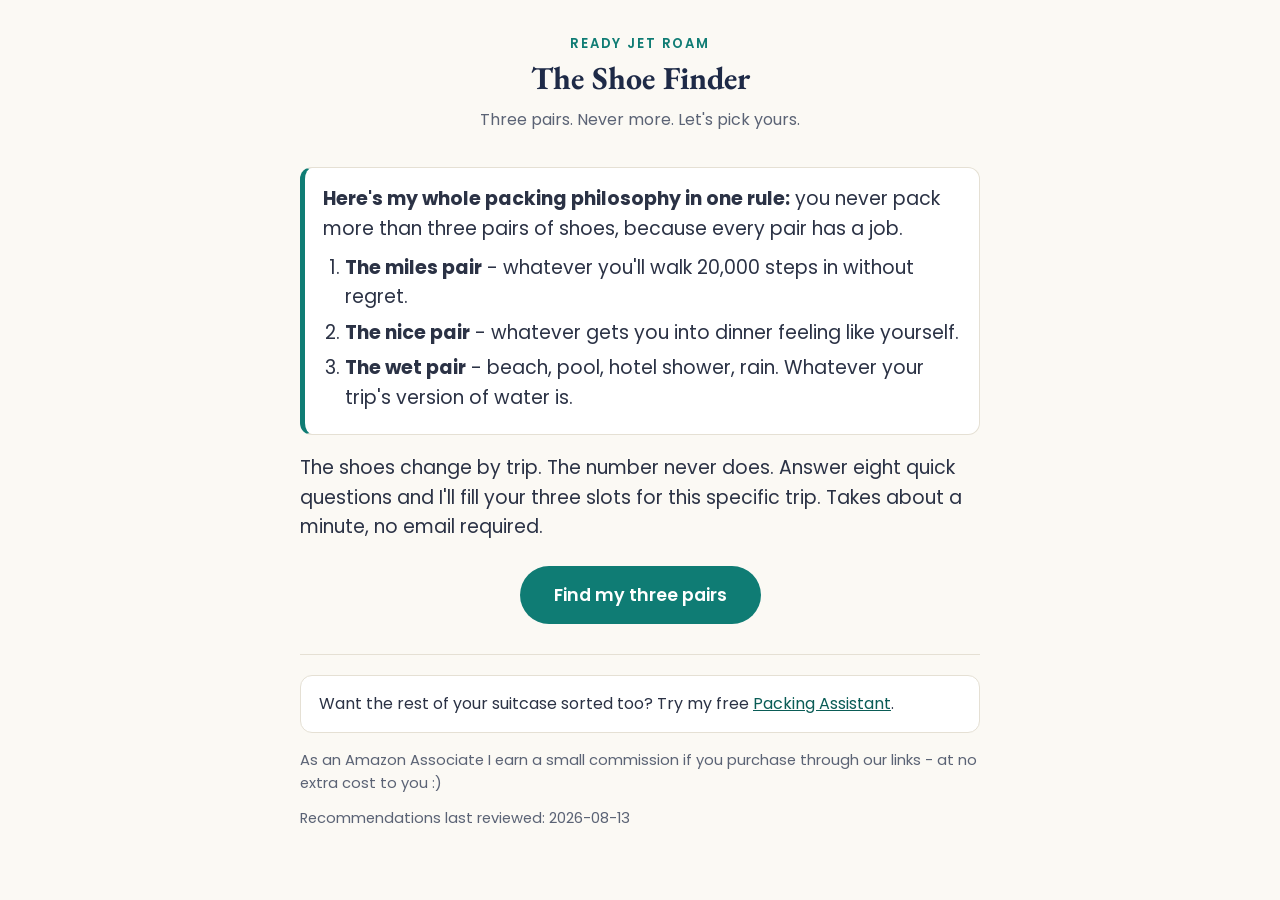
==== shoefinder/index.html @ dc03bfbd "Add Ready Jet Roam Shoe Finder quiz tool Single-file, mobile-first quiz that recommends exactly thre" ====
<!DOCTYPE html>
<html lang="en">
<head>
<meta charset="UTF-8">
<meta name="viewport" content="width=device-width, initial-scale=1">
<title>The Ready Jet Roam Shoe Finder</title>
<meta name="description" content="A one-minute quiz that picks the only three pairs of shoes you need for your trip.">

<!-- Optional brand fonts. If this line is removed the tool still works, it just falls back to system fonts. -->
<link rel="stylesheet" href="https://fonts.googleapis.com/css2?family=EB+Garamond:wght@500;600;700&family=Poppins:wght@400;500;600;700&display=swap">

<style>
/* =========================================================================
   BRAND TOKENS
   [MATT: paste exact brand hex codes and font names here if you have them.
   Everything below reads from these variables, so changing the look of the
   whole tool means editing this one block.]
   ========================================================================= */
:root{
  --teal:        #0f7c74;   /* main accent */
  --teal-dark:   #0a5c56;   /* hover / emphasis */
  --teal-tint:   #e2f2f0;   /* pale teal backgrounds */
  --navy:        #1e2a47;   /* headings, matches readyjetroam.com */
  --paper:       #fbf9f4;   /* warm page background */
  --card:        #ffffff;   /* card background */
  --ink:         #2b3245;   /* body text */
  --ink-soft:    #5b6375;   /* secondary text */
  --line:        #e5e0d4;   /* borders */
  --badge-bg:    #0f7c74;   /* verified badge */
  --font-head:   'EB Garamond', Georgia, serif;
  --font-body:   'Poppins', -apple-system, BlinkMacSystemFont, 'Segoe UI', Roboto, Arial, sans-serif;
}

*{box-sizing:border-box;margin:0;padding:0}
html{-webkit-text-size-adjust:100%}
body{
  font-family:var(--font-body);
  background:var(--paper);
  color:var(--ink);
  font-size:19px;
  line-height:1.55;
  padding:16px 16px 40px;
}
.wrap{max-width:680px;margin:0 auto}

h1,h2{font-family:var(--font-head);color:var(--navy);line-height:1.15;font-weight:700}
h1{font-size:2rem;margin-bottom:.35em}
h2{font-size:1.5rem;margin-bottom:.4em}

/* --- Header --- */
.masthead{text-align:center;padding:18px 0 8px}
.masthead .kicker{
  font-size:.82rem;letter-spacing:.14em;text-transform:uppercase;
  color:var(--teal);font-weight:600;margin-bottom:6px;
}
.masthead p.tag{color:var(--ink-soft);font-size:1rem}

/* --- Progress --- */
.progress{margin:22px 0 6px}
.progress .label{font-size:.9rem;color:var(--ink-soft);margin-bottom:8px}
.bar{height:10px;background:var(--teal-tint);border-radius:99px;overflow:hidden}
.bar > span{display:block;height:100%;background:var(--teal);border-radius:99px;transition:width .3s ease}

/* --- Question screens --- */
.question h2{margin-top:14px}
.hint{color:var(--ink-soft);font-size:1rem;margin-bottom:14px}
.options{display:flex;flex-direction:column;gap:12px;margin-top:16px}

button{font-family:var(--font-body)}
.opt{
  display:block;width:100%;text-align:left;cursor:pointer;
  background:var(--card);border:2px solid var(--line);border-radius:14px;
  padding:16px 18px;font-size:1.05rem;color:var(--ink);
  min-height:56px;transition:border-color .15s, background .15s;
}
.opt .sub{display:block;font-size:.9rem;color:var(--ink-soft);margin-top:2px;font-weight:400}
.opt:hover,.opt:focus-visible{border-color:var(--teal);background:var(--teal-tint)}
.opt:focus-visible{outline:3px solid var(--teal);outline-offset:2px}
.opt strong{font-weight:600}

.btn{
  display:inline-block;cursor:pointer;border:none;border-radius:99px;
  background:var(--teal);color:#fff;font-size:1.1rem;font-weight:600;
  padding:16px 34px;min-height:56px;
}
.btn:hover{background:var(--teal-dark)}
.btn:focus-visible{outline:3px solid var(--navy);outline-offset:2px}
.btn-ghost{
  background:none;border:none;color:var(--ink-soft);cursor:pointer;
  font-size:1rem;padding:12px 8px;min-height:48px;text-decoration:underline;
}
.btn-ghost:hover{color:var(--teal-dark)}
.nav-row{margin-top:18px}

/* --- Intro --- */
.intro{text-align:left;padding-top:8px}
.intro .rule{
  background:var(--card);border:1px solid var(--line);border-left:5px solid var(--teal);
  border-radius:12px;padding:16px 18px;margin:18px 0;
}
.intro .rule p{margin-bottom:8px}
.intro .rule p:last-child{margin-bottom:0}
.intro ol{margin:10px 0 0 22px}
.intro li{margin-bottom:6px}
.center{text-align:center}

/* --- Results --- */
.results h2.title{font-size:1.9rem;margin:20px 0 4px}
.results .subtitle{color:var(--ink-soft);margin-bottom:20px}
.slot-card{
  background:var(--card);border:1px solid var(--line);border-radius:16px;
  padding:20px;margin-bottom:18px;box-shadow:0 10px 24px -18px rgba(30,42,71,.35);
}
.slot-card .slot-name{
  font-size:.82rem;letter-spacing:.12em;text-transform:uppercase;
  color:var(--teal);font-weight:700;margin-bottom:4px;
}
.slot-card h3{font-family:var(--font-head);color:var(--navy);font-size:1.35rem;margin-bottom:8px}
.slot-card .why-slot{color:var(--ink-soft);font-size:.98rem;margin-bottom:14px}
.pick{display:flex;gap:14px;align-items:flex-start}
.pick-img{
  flex:0 0 88px;width:88px;height:88px;border-radius:12px;background:var(--teal-tint);
  display:flex;align-items:center;justify-content:center;flex-direction:column;
  color:var(--teal-dark);font-weight:700;font-size:1.3rem;overflow:hidden;
}
.pick-img img{width:100%;height:100%;object-fit:cover}
.pick-img .ph-note{font-size:.55rem;font-weight:500;letter-spacing:.05em;text-transform:uppercase}
.pick-info{flex:1;min-width:0}
.pick-info .name{font-weight:600;font-size:1.08rem;color:var(--navy)}
.pick-info .brand{color:var(--ink-soft);font-size:.9rem;margin-bottom:6px}
.badge{
  display:inline-block;background:var(--badge-bg);color:#fff;border-radius:99px;
  font-size:.78rem;font-weight:600;padding:4px 12px;margin:4px 0 8px;
}
.fits{
  display:inline-block;background:var(--teal-tint);color:var(--teal-dark);border-radius:99px;
  font-size:.78rem;font-weight:600;padding:4px 12px;margin:4px 0 8px;
}
.pick-info .why{font-size:.98rem;margin-bottom:12px}
.buy{
  display:inline-block;background:var(--teal);color:#fff;text-decoration:none;
  border-radius:99px;font-weight:600;font-size:.98rem;padding:12px 22px;min-height:48px;
}
.buy:hover{background:var(--teal-dark)}
.verified-date{font-size:.78rem;color:var(--ink-soft);margin-top:10px}

.tips{background:var(--teal-tint);border-radius:16px;padding:20px;margin:24px 0}
.tips h3{font-family:var(--font-head);color:var(--navy);font-size:1.25rem;margin-bottom:10px}
.tips ul{margin-left:20px}
.tips li{margin-bottom:8px}
.tips li:last-child{margin-bottom:0}

.actions{display:flex;gap:12px;flex-wrap:wrap;margin:8px 0 4px}

/* --- Footer --- */
.foot{margin-top:30px;border-top:1px solid var(--line);padding-top:20px;font-size:.92rem;color:var(--ink-soft)}
.foot p{margin-bottom:12px}
.foot a{color:var(--teal-dark)}
.cta{
  background:var(--card);border:1px solid var(--line);border-radius:12px;
  padding:16px 18px;font-size:1rem;color:var(--ink);
}

/* --- Print --- */
@media print{
  body{background:#fff;color:#000;font-size:12pt;padding:0}
  .no-print,.buy,.actions,.masthead .kicker{display:none !important}
  .slot-card{box-shadow:none;border:1px solid #999;break-inside:avoid}
  .tips{background:#fff;border:1px solid #999}
  a{color:#000;text-decoration:none}
  .foot a[href]:after{content:" (" attr(href) ")";font-size:9pt}
}

@media (max-width:420px){
  body{font-size:18px}
  h1{font-size:1.7rem}
  .pick{flex-direction:row}
  .pick-img{flex-basis:72px;width:72px;height:72px}
}
</style>
</head>
<body>
<div class="wrap">
  <header class="masthead">
    <div class="kicker">Ready Jet Roam</div>
    <h1>The Shoe Finder</h1>
    <p class="tag">Three pairs. Never more. Let's pick yours.</p>
  </header>

  <main id="app" aria-live="polite"></main>

  <footer class="foot" id="site-foot"></footer>
</div>

<script>
/* =========================================================================
   DATA_LAST_REVIEWED
   [MATT: bump this date whenever you check the links and picks.]
   ========================================================================= */
const DATA_LAST_REVIEWED = '2026-08-13';

/* Amazon affiliate tag. Every Amazon link carries this automatically. */
const AMAZON_TAG = 'readyjetroa0d-20';

/* =========================================================================
   THE SHOE LIST - this is the only thing you should ever need to edit.

   Each entry:
   id           unique key, keep it stable
   name         display name
   brand        brand name
   jobs         which slot(s) it can fill: 'miles', 'nice', 'wet'
   scenarios    which trip types it suits (see SCENARIOS below for keys)
   sports       only for sport shoes: 'gym', 'court', 'running'
   tags         'trail' = real hiking shoe, 'winter' = warm winter boot,
                'dressy' = dressy enough for an event
   gender       "women's" or 'unisex'
   waterproof   true only if genuinely waterproof, not water resistant
   amazonUrl    real product link WITH the tag, or the placeholder
                '[AMAZON LINK - MATT]' (the tool builds a tagged Amazon
                search link as a fallback so nothing is ever broken)
   imageUrl     product photo URL, or '' to show a neat placeholder
   oneLineWhy   one sentence shown on the results card
   lisaVerified true ONLY for pairs we personally use. Never fake this.
   verifiedBy   who actually uses it: 'Lisa', 'Matt', or "Lisa's mom"
   lastVerified date you last checked the link and the pick
   notes        anything future-you needs to remember
   ========================================================================= */
const SHOES = [

  /* ---------- VERIFIED: pairs we actually travel with ---------- */
  {
    id: 'cole-haan-grand-crosscourt',
    name: 'Grand Crosscourt white leather sneaker',
    brand: 'Cole Haan',
    jobs: ['miles'],
    scenarios: ['euro-city', 'business', 'cruise'],
    sports: [],
    tags: [],
    gender: "women's",
    waterproof: false,
    amazonUrl: '[AMAZON LINK - MATT]',
    imageUrl: '',
    oneLineWhy: "A white leather sneaker that walks all day and still looks right with a dress at dinner.",
    lisaVerified: true,
    verifiedBy: 'Lisa',
    lastVerified: '2026-08-13',
    notes: "Lisa's miles pair for cities."
  },
  {
    id: 'rothys-daily-flat',
    name: 'The Daily Flat',
    brand: "Rothy's",
    jobs: ['nice'],
    scenarios: ['euro-city', 'rainy-shoulder', 'cruise', 'business', 'beach-town', 'long-walking', 'safari'],
    sports: [],
    tags: ['dressy'],
    gender: "women's",
    waterproof: false,
    amazonUrl: '[ROTHYS AFFILIATE LINK - MATT]',  /* Rothy's is a separate affiliate, NOT Amazon */
    imageUrl: '',
    oneLineWhy: "Packs flat, goes with everything, and it's machine washable. Yes, the whole shoe.",
    lisaVerified: true,
    verifiedBy: 'Lisa',
    lastVerified: '2026-08-13',
    notes: "Lisa's nice pair. Rothy's link is a separate affiliate, not Amazon."
  },
  {
    id: 'reef-sandy',
    name: 'Sandy flip flop',
    brand: 'REEF',
    jobs: ['wet'],
    scenarios: ['beach-town', 'cruise', 'euro-city', 'rainy-shoulder', 'business', 'long-walking', 'safari'],
    sports: [],
    tags: [],
    gender: "women's",
    waterproof: true,
    amazonUrl: '[AMAZON LINK - MATT]',
    imageUrl: '',
    oneLineWhy: "Weighs nothing, dries instantly, and saves your feet from every questionable hotel shower floor.",
    lisaVerified: true,
    verifiedBy: 'Lisa',
    lastVerified: '2026-08-13',
    notes: "Lisa's wet pair."
  },
  {
    id: 'on-cloud-6-waterproof',
    name: 'Cloud 6 Waterproof',
    brand: 'On',
    jobs: ['miles'],
    scenarios: ['rainy-shoulder', 'long-walking', 'euro-city', 'winter-city'],
    sports: [],
    tags: [],
    gender: "women's",
    waterproof: true,
    amazonUrl: '[AMAZON LINK - MATT]',
    imageUrl: '',
    oneLineWhy: "Actually waterproof, not 'waterproof until it rains'. I wore these on the Camino de Santiago.",
    lisaVerified: true,
    verifiedBy: 'Lisa',
    lastVerified: '2026-08-13',
    notes: "Lisa's wet-weather miles pair. Camino tested."
  },
  {
    id: 'hoka-clifton-9-gtx',
    name: 'Clifton 9 GTX',
    brand: 'HOKA',
    jobs: ['miles'],
    scenarios: ['rainy-shoulder', 'long-walking', 'winter-city', 'safari'],
    sports: [],
    tags: [],
    gender: "women's",
    waterproof: true,
    amazonUrl: '[AMAZON LINK - MATT]',
    imageUrl: '',
    oneLineWhy: "Gore-Tex and marshmallow cushioning. Matt wore these on the Camino and never once complained about his feet.",
    lisaVerified: true,
    verifiedBy: 'Matt',
    lastVerified: '2026-08-13',
    notes: "Matt's wet-weather pair. Camino tested."
  },
  {
    id: 'merrell-walking',
    name: 'Walking shoes',
    brand: 'Merrell',
    jobs: ['miles'],
    scenarios: ['long-walking', 'safari', 'euro-city'],
    sports: [],
    tags: [],
    gender: "women's",
    waterproof: false,
    amazonUrl: '[AMAZON LINK - MATT]',
    imageUrl: '',
    oneLineWhy: "Sensible, sturdy, and built for real miles. My mom swears by hers and she's rarely wrong.",
    lisaVerified: true,
    verifiedBy: "Lisa's mom",
    lastVerified: '2026-08-13',
    notes: "Lisa's mom's pick."
  },

  /* ---------- CANDIDATES: well reviewed, fit the job, we don't own them.
       Keep lisaVerified false so the tool never claims we use them. ---------- */
  {
    id: 'skechers-go-walk',
    name: 'Go Walk slip-on',
    brand: 'Skechers',
    jobs: ['miles'],
    scenarios: ['beach-town', 'cruise', 'safari'],
    sports: [],
    tags: [],
    gender: "women's",
    waterproof: false,
    amazonUrl: '[AMAZON LINK - MATT]',
    imageUrl: '',
    oneLineWhy: "Light, breathable, and slips on and off without a fight. A warm-weather walking favorite for good reason.",
    lisaVerified: false,
    verifiedBy: '',
    lastVerified: '2026-08-13',
    notes: 'Candidate. Well reviewed for warm-weather walking.'
  },
  {
    id: 'nb-608-crosstrainer',
    name: '608 v5 cross trainer',
    brand: 'New Balance',
    jobs: ['miles'],
    scenarios: [],
    sports: ['gym'],
    tags: [],
    gender: "women's",
    waterproof: false,
    amazonUrl: '[AMAZON LINK - MATT]',
    imageUrl: '',
    oneLineWhy: "A classic cross trainer that handles the hotel gym and a full day of sightseeing without needing a second pair.",
    lisaVerified: false,
    verifiedBy: '',
    lastVerified: '2026-08-13',
    notes: 'Candidate. Gym pick.'
  },
  {
    id: 'asics-gel-dedicate',
    name: 'Gel-Dedicate court shoe',
    brand: 'ASICS',
    jobs: ['miles'],
    scenarios: [],
    sports: ['court'],
    tags: [],
    gender: "women's",
    waterproof: false,
    amazonUrl: '[AMAZON LINK - MATT]',
    imageUrl: '',
    oneLineWhy: "A proper court shoe for pickleball or tennis that's comfortable enough to sightsee in afterward.",
    lisaVerified: false,
    verifiedBy: '',
    lastVerified: '2026-08-13',
    notes: 'Candidate. Pickleball and tennis pick.'
  },
  {
    id: 'brooks-ghost-16',
    name: 'Ghost 16 running shoe',
    brand: 'Brooks',
    jobs: ['miles'],
    scenarios: ['long-walking'],
    sports: ['running'],
    tags: [],
    gender: "women's",
    waterproof: false,
    amazonUrl: '[AMAZON LINK - MATT]',
    imageUrl: '',
    oneLineWhy: "One of the most loved neutral running shoes out there, and it doubles happily as an all-day walker.",
    lisaVerified: false,
    verifiedBy: '',
    lastVerified: '2026-08-13',
    notes: 'Candidate. Running pick.'
  },
  {
    id: 'merrell-moab-3-wp',
    name: 'Moab 3 Mid Waterproof hiking boot',
    brand: 'Merrell',
    jobs: ['wet'],
    scenarios: ['safari', 'long-walking'],
    sports: [],
    tags: ['trail'],
    gender: "women's",
    waterproof: true,
    amazonUrl: '[AMAZON LINK - MATT]',
    imageUrl: '',
    oneLineWhy: "One of the best-reviewed hiking boots ever made. Grippy, waterproof, and kind to ankles on rough ground.",
    lisaVerified: false,
    verifiedBy: '',
    lastVerified: '2026-08-13',
    notes: 'Candidate. Trail pick for real hiking.'
  },
  {
    id: 'sorel-out-n-about',
    name: 'Out N About III waterproof boot',
    brand: 'Sorel',
    jobs: ['wet'],
    scenarios: ['winter-city'],
    sports: [],
    tags: ['winter'],
    gender: "women's",
    waterproof: true,
    amazonUrl: '[AMAZON LINK - MATT]',
    imageUrl: '',
    oneLineWhy: "Waterproof, warm, and grippy enough for slushy sidewalks, without looking like you're headed to the Arctic.",
    lisaVerified: false,
    verifiedBy: '',
    lastVerified: '2026-08-13',
    notes: 'Candidate. Winter slush and snow pick.'
  },
  {
    id: 'blondo-waterproof-bootie',
    name: 'Villa waterproof heeled bootie',
    brand: 'Blondo',
    jobs: ['nice'],
    scenarios: ['winter-city'],
    sports: [],
    tags: ['dressy'],
    gender: "women's",
    waterproof: true,
    amazonUrl: '[AMAZON LINK - MATT]',
    imageUrl: '',
    oneLineWhy: "A dressy ankle boot that's actually waterproof, so a rainy walk to dinner doesn't wreck the evening.",
    lisaVerified: false,
    verifiedBy: '',
    lastVerified: '2026-08-13',
    notes: 'Candidate. Dressy pick for cold, wet cities.'
  },
  {
    id: 'vionic-sandal',
    name: 'Dressy support sandal',
    brand: 'Vionic',
    jobs: ['nice'],
    scenarios: ['beach-town', 'cruise', 'safari'],
    sports: [],
    tags: ['dressy'],
    gender: "women's",
    waterproof: false,
    amazonUrl: '[AMAZON LINK - MATT]',
    imageUrl: '',
    oneLineWhy: "A sandal with real arch support that still looks like you dressed up, not like you gave up.",
    lisaVerified: false,
    verifiedBy: '',
    lastVerified: '2026-08-13',
    notes: 'Candidate. Warm-weather dinner pick.'
  },
  {
    id: 'naturalizer-block-heel',
    name: 'Vera block heel pump',
    brand: 'Naturalizer',
    jobs: ['nice'],
    scenarios: ['business', 'cruise'],
    sports: [],
    tags: ['dressy'],
    gender: "women's",
    waterproof: false,
    amazonUrl: '[AMAZON LINK - MATT]',
    imageUrl: '',
    oneLineWhy: "A low block heel from a comfort brand, for when the dinner really is that kind of dinner.",
    lisaVerified: false,
    verifiedBy: '',
    lastVerified: '2026-08-13',
    notes: 'Candidate. Dressier backup to the flat.'
  }
];

/* =========================================================================
   QUIZ QUESTIONS - edit labels freely, keep the value keys stable.
   ========================================================================= */
const SCENARIOS = {
  'euro-city':      'The European city trip',
  'rainy-shoulder': 'The rainy shoulder season trip',
  'beach-town':     'The beach and town week',
  'cruise':         'The cruise',
  'long-walking':   'The long walking trip',
  'safari':         'The safari or adventure trip',
  'winter-city':    'The winter city break',
  'business':       'The business trip with a weekend on the end'
};

const QUESTIONS = [
  {
    key: 'region',
    title: "Where are you headed?",
    options: [
      { value: 'europe',     label: 'Europe' },
      { value: 'uk-scandi',  label: 'UK, Ireland or Scandinavia' },
      { value: 'warm',       label: 'Somewhere warm', sub: 'Beach, islands, the tropics' },
      { value: 'usa-canada', label: 'USA or Canada' },
      { value: 'aus-nz',     label: 'Australia or New Zealand' },
      { value: 'mixed',      label: 'A mix, or somewhere else' }
    ]
  },
  {
    key: 'season',
    title: "What season will it be when you're there?",
    hint: "Their season, not yours. September in Australia is spring.",
    options: [
      { value: 'spring', label: 'Spring' },
      { value: 'summer', label: 'Summer' },
      { value: 'fall',   label: 'Fall / Autumn' },
      { value: 'winter', label: 'Winter' }
    ]
  },
  {
    key: 'length',
    title: "How long are you going for?",
    options: [
      { value: 'short',  label: 'Under a week' },
      { value: 'medium', label: 'One to two weeks' },
      { value: 'long',   label: 'Longer than two weeks' }
    ]
  },
  {
    key: 'scenario',
    title: "Which of these sounds most like your trip?",
    options: [
      { value: 'euro-city',      label: SCENARIOS['euro-city'],      sub: 'Cobblestones, cafes, a lot of walking' },
      { value: 'rainy-shoulder', label: SCENARIOS['rainy-shoulder'], sub: 'Off-season prices, on-season rain' },
      { value: 'beach-town',     label: SCENARIOS['beach-town'],     sub: 'Sand in the morning, dinner in town' },
      { value: 'cruise',         label: SCENARIOS['cruise'],         sub: 'Sea days, port days, one dressy night' },
      { value: 'long-walking',   label: SCENARIOS['long-walking'],   sub: 'A Camino, a walking tour, serious daily miles' },
      { value: 'safari',         label: SCENARIOS['safari'],         sub: 'Dust, wildlife, early mornings' },
      { value: 'winter-city',    label: SCENARIOS['winter-city'],    sub: 'Christmas markets, museums, cold toes' },
      { value: 'business',       label: SCENARIOS['business'],       sub: "Meetings first, then you're free" }
    ]
  },
  {
    key: 'hiking',
    title: "Will you do any real hiking?",
    hint: "I mean actual trails. Cobblestones don't count.",
    options: [
      { value: 'yes', label: 'Yes, actual trails' },
      { value: 'no',  label: 'No, just regular walking' }
    ]
  },
  {
    key: 'sport',
    title: "Will you work out or play a sport while you're away?",
    options: [
      { value: 'none',    label: "No, I'm on vacation" },
      { value: 'gym',     label: 'Gym or fitness classes' },
      { value: 'court',   label: 'Pickleball or tennis' },
      { value: 'running', label: 'Running' }
    ]
  },
  {
    key: 'dressy',
    title: "Any dressy dinners or events?",
    options: [
      { value: 'yes', label: 'Yes, at least one' },
      { value: 'no',  label: 'No, casual the whole way' }
    ]
  },
  {
    key: 'rain',
    title: "Are you expecting much rain?",
    options: [
      { value: 'probably',   label: 'Probably' },
      { value: 'not-really', label: 'Not really' },
      { value: 'no-idea',    label: "Honestly, no idea", sub: "I'll make a sensible guess from your destination" }
    ]
  }
];

/* =========================================================================
   RECOMMENDATION LOGIC
   ========================================================================= */
function buildContext(a){
  // Would I call this destination genuinely wet if the user isn't sure?
  const autoWet =
    (a.region === 'uk-scandi' && a.season !== 'summer') ||
    (a.season === 'winter' && a.region !== 'warm');

  const wetClimate =
    a.rain === 'probably' ||
    a.scenario === 'rainy-shoulder' ||
    a.scenario === 'winter-city' ||
    (a.rain === 'no-idea' && autoWet);

  return {
    region: a.region,
    season: a.season,
    length: a.length,
    scenario: a.scenario,
    hiking: a.hiking === 'yes',
    sport: a.sport,
    dressy: a.dressy === 'yes',
    wetClimate: wetClimate,
    cold: a.season === 'winter' || a.scenario === 'winter-city'
  };
}

function scoreShoe(shoe, job, ctx){
  let score = 0;
  if (shoe.scenarios.includes(ctx.scenario)) score += 4;
  if (shoe.lisaVerified) score += 2;
  if (ctx.wetClimate && shoe.waterproof) score += 1;
  if (ctx.dressy && job === 'nice' && shoe.tags.includes('dressy')) score += 1;
  return score;
}

function pickShoe(job, ctx, usedIds){
  let pool = SHOES.filter(function(s){
    if (!s.jobs.includes(job)) return false;
    if (usedIds.indexOf(s.id) !== -1) return false;
    if (s.gender !== "women's" && s.gender !== 'unisex') return false;
    return true;
  });

  // Hard rules from the three-pair system:
  if (job === 'miles'){
    if (ctx.sport !== 'none'){
      // The sport shoe BECOMES the miles pair. It doesn't get added.
      const sportPool = pool.filter(function(s){ return s.sports.includes(ctx.sport); });
      if (sportPool.length) pool = sportPool;
    } else if (ctx.wetClimate){
      // Genuinely wet trip: the miles pair must be waterproof, not water resistant.
      const wpPool = pool.filter(function(s){ return s.waterproof; });
      if (wpPool.length) pool = wpPool;
    }
  }
  if (job === 'wet'){
    if (ctx.hiking){
      // Real hiking: trail shoes take the wet slot. Sandals stay home.
      const trailPool = pool.filter(function(s){ return s.tags.includes('trail'); });
      if (trailPool.length) pool = trailPool;
    } else if (ctx.scenario === 'winter-city' || (ctx.cold && ctx.region !== 'warm')){
      // Winter: the trip's version of water is slush. Warm waterproof boot.
      const winterPool = pool.filter(function(s){ return s.tags.includes('winter'); });
      if (winterPool.length) pool = winterPool;
    }
  }

  pool.sort(function(a, b){
    const diff = scoreShoe(b, job, ctx) - scoreShoe(a, job, ctx);
    if (diff !== 0) return diff;
    return SHOES.indexOf(a) - SHOES.indexOf(b); // stable: earlier entry wins ties
  });
  return pool[0] || null;
}

function slotCopy(job, ctx){
  if (job === 'miles'){
    if (ctx.sport !== 'none'){
      const sportName = ctx.sport === 'gym' ? 'work out' : (ctx.sport === 'court' ? 'play' : 'run');
      let copy = "You said you'll " + sportName + " on this trip, so your sport shoe does double duty: it IS your miles pair. It doesn't get its own slot, it earns this one.";
      if (ctx.wetClimate) copy += " Fair warning: it's not waterproof, so pack a spare pair of merino socks and let it dry overnight.";
      return copy;
    }
    if (ctx.wetClimate){
      return "You're headed somewhere genuinely wet, so water resistant won't cut it. This pair needs to be waterproof, full stop. Wet feet are annoying. Wet feet in a shoe you're also breaking in is a bad day.";
    }
    return "This is the pair you'll live in. Cobblestones, museum floors, the long way back to the hotel. If you'd walk 20,000 steps in it without regret, it belongs here.";
  }
  if (job === 'nice'){
    if (ctx.scenario === 'winter-city'){
      return "Dinner still happens in winter, and it usually involves a wet sidewalk on the way. This pair gets you there feeling like yourself, with dry feet.";
    }
    if (ctx.dressy){
      return "You've got at least one dinner where you'll want to feel like yourself, not like someone who packed sneakers. This pair is for that night.";
    }
    return "Even a casual trip has one evening that turns into something. One pair that isn't a sneaker saves that evening, and it barely takes any space.";
  }
  // wet
  if (ctx.hiking){
    return "You're doing real hiking, so trail shoes take this slot and the sandals stay home. Trails beat beaches for this spot, every time.";
  }
  if (ctx.scenario === 'winter-city' || (ctx.cold && ctx.region !== 'warm')){
    return "Your trip's version of water is slush, snowbanks and cold puddles. This slot goes to a boot that keeps all of that on the outside.";
  }
  if (ctx.scenario === 'beach-town' || ctx.scenario === 'cruise' || ctx.region === 'warm'){
    return "Beach, pool deck, hotel shower. This pair handles every wet surface on the trip and takes up about as much room as a paperback.";
  }
  return "Every trip has water somewhere: a hotel shower you don't trust, a pool, a surprise warm afternoon. This pair weighs nothing and covers all of it.";
}

const TIPS = {
  plane:  "Wear your bulkiest pair on the plane. Suitcase space is for the light stuff.",
  breakin:"Break new shoes in for a few weeks before you go, never the week you fly. Wet feet are annoying. Wet feet in a shoe you're also breaking in is a bad day.",
  merino: "Pack merino socks. Merino insulates even when it's damp. Cotton doesn't."
};

function pickTips(ctx){
  const tips = [TIPS.plane];
  if (ctx.wetClimate || ctx.cold || ctx.hiking) tips.push(TIPS.merino);
  if (ctx.hiking || ctx.scenario === 'long-walking' || ctx.length === 'long') tips.push(TIPS.breakin);
  if (tips.length < 2) tips.push(TIPS.breakin);
  return tips.slice(0, 3);
}

function recommend(answers){
  const ctx = buildContext(answers);
  const used = [];
  const slots = ['miles', 'nice', 'wet'].map(function(job){
    const shoe = pickShoe(job, ctx, used);
    if (shoe) used.push(shoe.id);
    return { job: job, shoe: shoe, why: slotCopy(job, ctx) };
  });
  return { ctx: ctx, slots: slots, tips: pickTips(ctx) };
}

/* Builds a working buy link. Real URLs pass through untouched; placeholder
   entries fall back to a tagged Amazon search so no button is ever dead. */
function buyUrl(shoe){
  const url = (shoe.amazonUrl || '').trim();
  if (url.indexOf('http') === 0) return url;
  if (url.indexOf('ROTHYS') !== -1) return 'https://rothys.com/';
  const q = encodeURIComponent(shoe.brand + ' ' + shoe.name + " women");
  return 'https://www.amazon.com/s?k=' + q + '&tag=' + AMAZON_TAG;
}

function buyLabel(shoe){
  if ((shoe.amazonUrl || '').indexOf('ROTHYS') !== -1) return "See it at Rothy's";
  return 'See it on Amazon';
}

/* =========================================================================
   UI - everything below just renders the data and logic above.
   ========================================================================= */
if (typeof document !== 'undefined'){ (function(){

  const app = document.getElementById('app');
  const foot = document.getElementById('site-foot');
  const answers = {};
  let step = -1; // -1 = intro screen

  function esc(s){
    return String(s).replace(/[&<>"']/g, function(c){
      return {'&':'&amp;','<':'&lt;','>':'&gt;','"':'&quot;',"'":'&#39;'}[c];
    });
  }

  const SLOT_NAMES = { miles: 'The miles pair', nice: 'The nice pair', wet: 'The wet pair' };

  function renderFooter(showMaintenance){
    let html = '';
    html += '<div class="cta no-print">Want the rest of your suitcase sorted too? Try my free <a href="https://readyjetroam.com/packing-app/">Packing Assistant</a>.</div>';
    html += '<p style="margin-top:16px">As an Amazon Associate I earn a small commission if you purchase through our links - at no extra cost to you :)</p>';
    if (showMaintenance){
      html += '<p>Found a link that\'s out of stock or a pair I should know about? Hit reply on any newsletter or email <a href="mailto:lisa@readyjetroam.com">lisa@readyjetroam.com</a> - I keep this updated.</p>';
    }
    html += '<p>Recommendations last reviewed: ' + esc(DATA_LAST_REVIEWED) + '</p>';
    foot.innerHTML = html;
  }

  function renderIntro(){
    app.innerHTML =
      '<div class="intro">' +
        '<div class="rule">' +
          "<p><strong>Here's my whole packing philosophy in one rule:</strong> you never pack more than three pairs of shoes, because every pair has a job.</p>" +
          '<ol>' +
            "<li><strong>The miles pair</strong> - whatever you'll walk 20,000 steps in without regret.</li>" +
            "<li><strong>The nice pair</strong> - whatever gets you into dinner feeling like yourself.</li>" +
            "<li><strong>The wet pair</strong> - beach, pool, hotel shower, rain. Whatever your trip's version of water is.</li>" +
          '</ol>' +
        '</div>' +
        "<p>The shoes change by trip. The number never does. Answer eight quick questions and I'll fill your three slots for this specific trip. Takes about a minute, no email required.</p>" +
        '<div class="nav-row center" style="margin-top:24px">' +
          '<button class="btn" id="start-btn">Find my three pairs</button>' +
        '</div>' +
      '</div>';
    document.getElementById('start-btn').addEventListener('click', function(){
      step = 0; render();
    });
    renderFooter(false);
  }

  function renderQuestion(){
    const q = QUESTIONS[step];
    const pct = Math.round((step / QUESTIONS.length) * 100);
    let html =
      '<div class="progress no-print">' +
        '<div class="label">Question ' + (step + 1) + ' of ' + QUESTIONS.length + '</div>' +
        '<div class="bar"><span style="width:' + pct + '%"></span></div>' +
      '</div>' +
      '<div class="question">' +
        '<h2>' + esc(q.title) + '</h2>' +
        (q.hint ? '<p class="hint">' + esc(q.hint) + '</p>' : '') +
        '<div class="options">';
    q.options.forEach(function(o){
      html += '<button class="opt" data-value="' + esc(o.value) + '"><strong>' + esc(o.label) + '</strong>' +
              (o.sub ? '<span class="sub">' + esc(o.sub) + '</span>' : '') + '</button>';
    });
    html += '</div><div class="nav-row"><button class="btn-ghost" id="back-btn">&larr; Back</button></div></div>';
    app.innerHTML = html;

    app.querySelectorAll('.opt').forEach(function(btn){
      btn.addEventListener('click', function(){
        answers[q.key] = btn.getAttribute('data-value');
        step += 1;
        render();
        window.scrollTo({ top: 0, behavior: 'smooth' });
      });
    });
    document.getElementById('back-btn').addEventListener('click', function(){
      step -= 1;
      render();
    });
    renderFooter(false);
  }

  function shoeCard(slot){
    const shoe = slot.shoe;
    let html = '<div class="slot-card">';
    html += '<div class="slot-name">' + esc(SLOT_NAMES[slot.job]) + '</div>';
    html += '<p class="why-slot">' + esc(slot.why) + '</p>';
    if (!shoe){
      html += "<p>I don't have a pick loaded for this combination yet. Email me and I'll fix that.</p></div>";
      return html;
    }
    html += '<div class="pick">';
    if (shoe.imageUrl){
      html += '<div class="pick-img"><img src="' + esc(shoe.imageUrl) + '" alt="' + esc(shoe.brand + ' ' + shoe.name) + '"></div>';
    } else {
      html += '<div class="pick-img" aria-hidden="true"><span>' + esc(shoe.brand.charAt(0)) + '</span><span class="ph-note">photo soon</span></div>';
    }
    html += '<div class="pick-info">';
    html += '<div class="name">' + esc(shoe.brand + ' ' + shoe.name) + '</div>';
    if (shoe.lisaVerified){
      const who = shoe.verifiedBy || 'Lisa';
      let badgeText = 'The pair I actually travel with';
      if (who === 'Matt') badgeText = "Matt's pair - he actually travels with these";
      if (who === "Lisa's mom") badgeText = 'My mom swears by these';
      html += '<span class="badge">&#10003; ' + esc(badgeText) + '</span>';
    } else {
      html += '<span class="fits">Fits this job - well reviewed, not one I own</span>';
    }
    html += '<p class="why">' + esc(shoe.oneLineWhy) + '</p>';
    html += '<a class="buy" href="' + esc(buyUrl(shoe)) + '" target="_blank" rel="noopener sponsored">' + esc(buyLabel(shoe)) + '</a>';
    html += '<div class="verified-date" title="The date I last checked this link and this pick">Link checked: ' + esc(shoe.lastVerified) + '</div>';
    html += '</div></div></div>';
    return html;
  }

  function renderResults(){
    const rec = recommend(answers);
    let html = '<div class="results">';
    html += '<h2 class="title">Your three pairs</h2>';
    html += '<p class="subtitle">For ' + esc((SCENARIOS[rec.ctx.scenario] || 'your trip').toLowerCase()) + '. Three slots, three shoes, zero regrets.</p>';
    rec.slots.forEach(function(slot){ html += shoeCard(slot); });
    html += '<div class="tips"><h3>Before you zip the suitcase</h3><ul>';
    rec.tips.forEach(function(t){ html += '<li>' + esc(t) + '</li>'; });
    html += '</ul></div>';
    html += '<div class="actions no-print">' +
              '<button class="btn" id="print-btn">Print or save this</button>' +
              '<button class="btn-ghost" id="retake-btn">Start over</button>' +
            '</div>';
    html += '</div>';
    app.innerHTML = html;

    document.getElementById('print-btn').addEventListener('click', function(){ window.print(); });
    document.getElementById('retake-btn').addEventListener('click', function(){
      for (const k in answers) delete answers[k];
      step = -1;
      render();
      window.scrollTo({ top: 0, behavior: 'smooth' });
    });
    renderFooter(true);
  }

  function render(){
    if (step < 0) renderIntro();
    else if (step < QUESTIONS.length) renderQuestion();
    else renderResults();
  }

  render();
})(); }
</script>
</body>
</html>
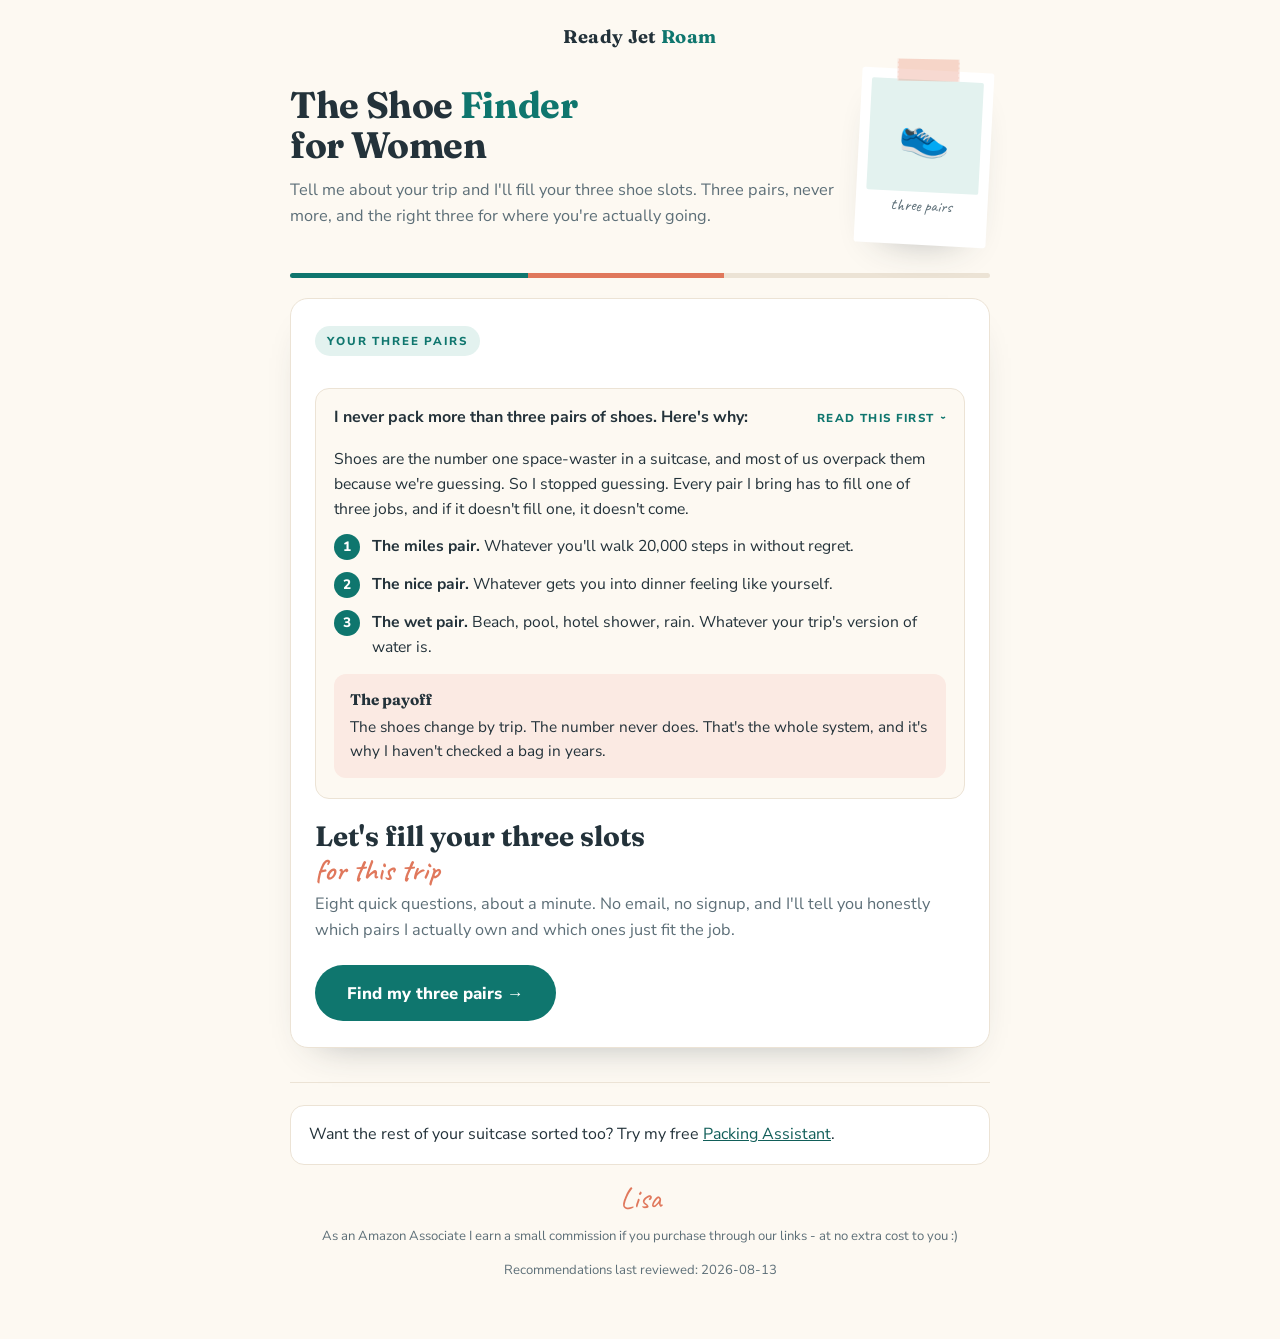
==== commit 315e179f: "Rebuild Shoe Finder UI to match the Packing Assistant design Restyled from the live Packing Assistan" ====
--- a/shoefinder/index.html
+++ b/shoefinder/index.html
@@ -2,225 +2,347 @@
 <html lang="en">
 <head>
 <meta charset="UTF-8">
-<meta name="viewport" content="width=device-width, initial-scale=1">
-<title>The Ready Jet Roam Shoe Finder</title>
-<meta name="description" content="A one-minute quiz that picks the only three pairs of shoes you need for your trip.">
-
-<!-- Optional brand fonts. If this line is removed the tool still works, it just falls back to system fonts. -->
-<link rel="stylesheet" href="https://fonts.googleapis.com/css2?family=EB+Garamond:wght@500;600;700&family=Poppins:wght@400;500;600;700&display=swap">
+<meta name="viewport" content="width=device-width, initial-scale=1.0">
+<title>The Shoe Finder - Ready Jet Roam</title>
+<meta name="description" content="Tell me about your trip and I'll fill your three shoe slots. Never pack more than three pairs.">
+
+<link rel="preconnect" href="https://fonts.googleapis.com">
+<link rel="preconnect" href="https://fonts.gstatic.com" crossorigin>
+<link rel="stylesheet" href="https://fonts.googleapis.com/css2?family=Fraunces:opsz,wght@9..144,400;9..144,500;9..144,600;9..144,700&family=Caveat:wght@500;600;700&family=Nunito+Sans:wght@400;600;700;800&display=swap">
 
 <style>
 /* =========================================================================
    BRAND TOKENS
-   [MATT: paste exact brand hex codes and font names here if you have them.
-   Everything below reads from these variables, so changing the look of the
-   whole tool means editing this one block.]
+   [MATT: these are matched by eye to the Packing Assistant. If you paste me
+   the real values from packing-app.css I'll drop them straight in here.
+   Fonts below are the exact ones the Packing Assistant loads.]
    ========================================================================= */
 :root{
-  --teal:        #0f7c74;   /* main accent */
-  --teal-dark:   #0a5c56;   /* hover / emphasis */
-  --teal-tint:   #e2f2f0;   /* pale teal backgrounds */
-  --navy:        #1e2a47;   /* headings, matches readyjetroam.com */
-  --paper:       #fbf9f4;   /* warm page background */
-  --card:        #ffffff;   /* card background */
-  --ink:         #2b3245;   /* body text */
-  --ink-soft:    #5b6375;   /* secondary text */
-  --line:        #e5e0d4;   /* borders */
-  --badge-bg:    #0f7c74;   /* verified badge */
-  --font-head:   'EB Garamond', Georgia, serif;
-  --font-body:   'Poppins', -apple-system, BlinkMacSystemFont, 'Segoe UI', Roboto, Arial, sans-serif;
+  --paper:      #fdf9f2;   /* warm page background */
+  --card:       #ffffff;
+  --ink:        #23323a;   /* body text */
+  --ink-soft:   #5d6f78;   /* secondary text */
+  --teal:       #0f766e;   /* main accent */
+  --teal-dark:  #115e59;   /* hover / emphasis */
+  --teal-tint:  #e3f2ef;   /* pale teal fills */
+  --coral:      #e0785c;   /* script accents, highlights */
+  --coral-soft: #fbeae3;
+  --line:       #ece3d5;   /* borders */
+  --shadow:     0 18px 40px -28px rgba(35,50,58,.45);
+  --font-head:  'Fraunces', Georgia, serif;
+  --font-body:  'Nunito Sans', -apple-system, BlinkMacSystemFont, 'Segoe UI', Roboto, Arial, sans-serif;
+  --font-script:'Caveat', cursive;
 }
 
 *{box-sizing:border-box;margin:0;padding:0}
-html{-webkit-text-size-adjust:100%}
+html{-webkit-text-size-adjust:100%;scroll-behavior:smooth}
 body{
   font-family:var(--font-body);
   background:var(--paper);
   color:var(--ink);
-  font-size:19px;
-  line-height:1.55;
-  padding:16px 16px 40px;
-}
-.wrap{max-width:680px;margin:0 auto}
-
-h1,h2{font-family:var(--font-head);color:var(--navy);line-height:1.15;font-weight:700}
-h1{font-size:2rem;margin-bottom:.35em}
-h2{font-size:1.5rem;margin-bottom:.4em}
-
-/* --- Header --- */
-.masthead{text-align:center;padding:18px 0 8px}
-.masthead .kicker{
-  font-size:.82rem;letter-spacing:.14em;text-transform:uppercase;
-  color:var(--teal);font-weight:600;margin-bottom:6px;
-}
-.masthead p.tag{color:var(--ink-soft);font-size:1rem}
-
-/* --- Progress --- */
-.progress{margin:22px 0 6px}
-.progress .label{font-size:.9rem;color:var(--ink-soft);margin-bottom:8px}
-.bar{height:10px;background:var(--teal-tint);border-radius:99px;overflow:hidden}
-.bar > span{display:block;height:100%;background:var(--teal);border-radius:99px;transition:width .3s ease}
-
-/* --- Question screens --- */
-.question h2{margin-top:14px}
-.hint{color:var(--ink-soft);font-size:1rem;margin-bottom:14px}
-.options{display:flex;flex-direction:column;gap:12px;margin-top:16px}
-
-button{font-family:var(--font-body)}
+  font-size:18px;
+  line-height:1.6;
+  padding:0 16px 48px;
+}
+.wrap{max-width:700px;margin:0 auto}
+.skip-link{position:absolute;left:-9999px}
+.skip-link:focus{position:static;display:inline-block;padding:10px;background:var(--teal);color:#fff}
+
+/* ---------- Brand + hero ---------- */
+.brand{text-align:center;padding:22px 0 4px}
+.brand-link{display:inline-block;text-decoration:none}
+.brand-wordmark{
+  font-family:var(--font-head);font-weight:700;font-size:1.15rem;
+  letter-spacing:.02em;color:var(--ink);
+}
+.brand-wordmark span{color:var(--teal)}
+
+.hero{display:flex;align-items:center;gap:20px;padding:14px 0 6px}
+.hero-text{flex:1;min-width:0}
+.hero h1{
+  font-family:var(--font-head);font-weight:700;font-size:2.3rem;
+  line-height:1.08;letter-spacing:-.01em;color:var(--ink);
+}
+.hero h1 .pop{color:var(--teal)}
+.hero .tag{margin-top:12px;color:var(--ink-soft);font-size:1.02rem}
+
+.polaroid{
+  flex:0 0 132px;position:relative;background:#fff;padding:10px 10px 30px;
+  border-radius:3px;box-shadow:var(--shadow);transform:rotate(3deg);
+}
+.polaroid .tape{
+  position:absolute;top:-11px;left:50%;transform:translateX(-50%) rotate(-2deg);
+  width:62px;height:22px;background:rgba(224,120,92,.28);
+  border-left:1px dashed rgba(255,255,255,.6);border-right:1px dashed rgba(255,255,255,.6);
+}
+.polaroid .photo{
+  width:112px;height:112px;background:var(--teal-tint);border-radius:2px;
+  display:flex;align-items:center;justify-content:center;font-size:2.6rem;
+}
+.polaroid .caption{
+  font-family:var(--font-script);font-size:1.05rem;color:var(--ink-soft);
+  text-align:center;margin-top:6px;line-height:1;
+}
+
+.band{
+  height:5px;border-radius:99px;margin:22px 0 8px;
+  background:linear-gradient(90deg,var(--teal) 0%,var(--teal) 34%,var(--coral) 34%,var(--coral) 62%,var(--line) 62%);
+}
+
+/* ---------- Panels ---------- */
+.panel{
+  background:var(--card);border:1px solid var(--line);border-radius:18px;
+  padding:26px 24px;margin-top:20px;box-shadow:var(--shadow);
+}
+.kicker{
+  display:inline-block;font-size:.72rem;font-weight:800;letter-spacing:.16em;
+  text-transform:uppercase;color:var(--teal);
+  background:var(--teal-tint);padding:6px 12px;border-radius:99px;margin-bottom:14px;
+}
+h2.step{
+  font-family:var(--font-head);font-weight:700;font-size:1.75rem;line-height:1.14;
+  color:var(--ink);margin-bottom:6px;
+}
+h2.step .scr{
+  display:block;font-family:var(--font-script);font-weight:600;
+  font-size:1.9rem;color:var(--coral);line-height:1;margin-top:2px;
+}
+p.lead{color:var(--ink-soft);font-size:1.02rem;margin-bottom:6px}
+
+/* ---------- The system explainer ---------- */
+details.sys{
+  border:1px solid var(--line);border-radius:14px;background:var(--paper);
+  margin:18px 0 6px;overflow:hidden;
+}
+details.sys summary{
+  list-style:none;cursor:pointer;padding:16px 18px;display:flex;
+  align-items:center;justify-content:space-between;gap:12px;flex-wrap:wrap;
+}
+details.sys summary::-webkit-details-marker{display:none}
+.sys-label{font-weight:700;font-size:1rem;color:var(--ink)}
+.sys-cta{
+  font-size:.72rem;font-weight:800;letter-spacing:.12em;text-transform:uppercase;
+  color:var(--teal);white-space:nowrap;
+}
+.sys-cta .chev{display:inline-block;margin-left:6px;transition:transform .2s}
+details.sys[open] .sys-cta .chev{transform:rotate(90deg)}
+details.sys .body{padding:0 18px 20px}
+details.sys .body p{margin-bottom:12px;font-size:.98rem}
+ul.sysrules{list-style:none;margin-top:6px}
+ul.sysrules li{display:flex;gap:12px;margin-bottom:12px;font-size:.98rem}
+ul.sysrules .num{
+  flex:0 0 26px;height:26px;border-radius:50%;background:var(--teal);color:#fff;
+  font-weight:800;font-size:.85rem;display:flex;align-items:center;justify-content:center;
+}
+.payoff{
+  background:var(--coral-soft);border-radius:12px;padding:14px 16px;
+  font-size:.96rem;margin-top:14px;
+}
+.payoff b{display:block;font-family:var(--font-head);margin-bottom:2px}
+
+/* ---------- Progress ---------- */
+.progwrap{margin-bottom:18px}
+.progbar{height:10px;background:var(--teal-tint);border-radius:99px;overflow:hidden}
+.progfill{height:100%;background:var(--teal);border-radius:99px;transition:width .35s ease}
+.progtxt{
+  display:flex;justify-content:space-between;font-size:.85rem;
+  color:var(--ink-soft);font-weight:700;margin-top:8px;
+}
+
+/* ---------- Fields and options ---------- */
+.field{margin-top:18px}
+.field label,.qlabel{
+  display:block;font-weight:700;font-size:1.05rem;margin-bottom:4px;color:var(--ink);
+}
+.hint{font-weight:600;font-size:.86rem;color:var(--ink-soft)}
+.opts{display:flex;flex-direction:column;gap:11px;margin-top:14px}
 .opt{
-  display:block;width:100%;text-align:left;cursor:pointer;
-  background:var(--card);border:2px solid var(--line);border-radius:14px;
-  padding:16px 18px;font-size:1.05rem;color:var(--ink);
-  min-height:56px;transition:border-color .15s, background .15s;
-}
-.opt .sub{display:block;font-size:.9rem;color:var(--ink-soft);margin-top:2px;font-weight:400}
-.opt:hover,.opt:focus-visible{border-color:var(--teal);background:var(--teal-tint)}
+  display:block;width:100%;text-align:left;cursor:pointer;font-family:var(--font-body);
+  background:var(--paper);border:2px solid var(--line);border-radius:14px;
+  padding:15px 17px;font-size:1.02rem;font-weight:700;color:var(--ink);
+  min-height:58px;transition:border-color .15s,background .15s,transform .08s;
+}
+.opt .sub{display:block;font-size:.88rem;font-weight:400;color:var(--ink-soft);margin-top:3px}
+.opt:hover{border-color:var(--teal);background:var(--teal-tint)}
+.opt:active{transform:translateY(1px)}
 .opt:focus-visible{outline:3px solid var(--teal);outline-offset:2px}
-.opt strong{font-weight:600}
-
-.btn{
-  display:inline-block;cursor:pointer;border:none;border-radius:99px;
-  background:var(--teal);color:#fff;font-size:1.1rem;font-weight:600;
-  padding:16px 34px;min-height:56px;
-}
-.btn:hover{background:var(--teal-dark)}
-.btn:focus-visible{outline:3px solid var(--navy);outline-offset:2px}
-.btn-ghost{
-  background:none;border:none;color:var(--ink-soft);cursor:pointer;
-  font-size:1rem;padding:12px 8px;min-height:48px;text-decoration:underline;
-}
-.btn-ghost:hover{color:var(--teal-dark)}
-.nav-row{margin-top:18px}
-
-/* --- Intro --- */
-.intro{text-align:left;padding-top:8px}
-.intro .rule{
-  background:var(--card);border:1px solid var(--line);border-left:5px solid var(--teal);
-  border-radius:12px;padding:16px 18px;margin:18px 0;
-}
-.intro .rule p{margin-bottom:8px}
-.intro .rule p:last-child{margin-bottom:0}
-.intro ol{margin:10px 0 0 22px}
-.intro li{margin-bottom:6px}
-.center{text-align:center}
-
-/* --- Results --- */
-.results h2.title{font-size:1.9rem;margin:20px 0 4px}
-.results .subtitle{color:var(--ink-soft);margin-bottom:20px}
-.slot-card{
+
+.cta-row{display:flex;flex-wrap:wrap;gap:12px;align-items:center;margin-top:22px}
+.cta{
+  cursor:pointer;border:none;border-radius:99px;font-family:var(--font-body);
+  background:var(--teal);color:#fff;font-size:1.05rem;font-weight:800;
+  padding:16px 32px;min-height:56px;transition:background .15s,transform .08s;
+}
+.cta:hover{background:var(--teal-dark)}
+.cta:active{transform:translateY(1px)}
+.cta:focus-visible{outline:3px solid var(--coral);outline-offset:2px}
+.cta.ghost{
+  background:none;color:var(--teal-dark);border:2px solid var(--line);font-weight:700;
+}
+.cta.ghost:hover{background:var(--teal-tint);border-color:var(--teal)}
+.cta.sm{font-size:.92rem;padding:11px 18px;min-height:46px}
+.toptools{display:flex;gap:10px;flex-wrap:wrap;margin-bottom:16px}
+
+/* ---------- Results ---------- */
+.summary{
+  background:var(--teal-tint);border-radius:14px;padding:14px 18px;
+  font-size:.98rem;margin:6px 0 20px;
+}
+.slot{
   background:var(--card);border:1px solid var(--line);border-radius:16px;
-  padding:20px;margin-bottom:18px;box-shadow:0 10px 24px -18px rgba(30,42,71,.35);
-}
-.slot-card .slot-name{
-  font-size:.82rem;letter-spacing:.12em;text-transform:uppercase;
-  color:var(--teal);font-weight:700;margin-bottom:4px;
-}
-.slot-card h3{font-family:var(--font-head);color:var(--navy);font-size:1.35rem;margin-bottom:8px}
-.slot-card .why-slot{color:var(--ink-soft);font-size:.98rem;margin-bottom:14px}
-.pick{display:flex;gap:14px;align-items:flex-start}
+  padding:20px;margin-bottom:16px;box-shadow:var(--shadow);
+}
+.slot .slot-no{
+  display:flex;align-items:center;gap:10px;margin-bottom:8px;
+}
+.slot .num{
+  flex:0 0 30px;height:30px;border-radius:50%;background:var(--teal);color:#fff;
+  font-weight:800;font-size:.95rem;display:flex;align-items:center;justify-content:center;
+}
+.slot h3{font-family:var(--font-head);font-weight:700;font-size:1.3rem;color:var(--ink)}
+.slot .why-slot{color:var(--ink-soft);font-size:.97rem;margin-bottom:16px}
+.pick{display:flex;gap:15px;align-items:flex-start}
 .pick-img{
-  flex:0 0 88px;width:88px;height:88px;border-radius:12px;background:var(--teal-tint);
-  display:flex;align-items:center;justify-content:center;flex-direction:column;
-  color:var(--teal-dark);font-weight:700;font-size:1.3rem;overflow:hidden;
-}
-.pick-img img{width:100%;height:100%;object-fit:cover}
-.pick-img .ph-note{font-size:.55rem;font-weight:500;letter-spacing:.05em;text-transform:uppercase}
+  flex:0 0 92px;width:92px;background:#fff;padding:7px 7px 7px;border-radius:3px;
+  box-shadow:var(--shadow);transform:rotate(-2deg);
+}
+.pick-img .ph{
+  width:100%;aspect-ratio:1;background:var(--teal-tint);border-radius:2px;
+  display:flex;align-items:center;justify-content:center;font-size:1.9rem;
+}
+.pick-img img{width:100%;aspect-ratio:1;object-fit:cover;border-radius:2px;display:block}
+.pick-img .ph-note{
+  font-family:var(--font-script);font-size:.85rem;color:var(--ink-soft);
+  text-align:center;line-height:1;margin-top:4px;
+}
 .pick-info{flex:1;min-width:0}
-.pick-info .name{font-weight:600;font-size:1.08rem;color:var(--navy)}
-.pick-info .brand{color:var(--ink-soft);font-size:.9rem;margin-bottom:6px}
-.badge{
-  display:inline-block;background:var(--badge-bg);color:#fff;border-radius:99px;
-  font-size:.78rem;font-weight:600;padding:4px 12px;margin:4px 0 8px;
-}
-.fits{
-  display:inline-block;background:var(--teal-tint);color:var(--teal-dark);border-radius:99px;
-  font-size:.78rem;font-weight:600;padding:4px 12px;margin:4px 0 8px;
-}
-.pick-info .why{font-size:.98rem;margin-bottom:12px}
+.pick-info .name{font-family:var(--font-head);font-weight:700;font-size:1.1rem;color:var(--ink)}
+.pick-info .why{font-size:.97rem;margin:8px 0 14px}
+.badge,.fits{
+  display:inline-block;border-radius:99px;font-size:.76rem;font-weight:800;
+  padding:5px 12px;margin-top:7px;line-height:1.35;
+}
+.badge{background:var(--coral);color:#fff}
+.fits{background:var(--teal-tint);color:var(--teal-dark)}
 .buy{
   display:inline-block;background:var(--teal);color:#fff;text-decoration:none;
-  border-radius:99px;font-weight:600;font-size:.98rem;padding:12px 22px;min-height:48px;
+  border-radius:99px;font-weight:800;font-size:.95rem;padding:13px 24px;min-height:48px;
 }
 .buy:hover{background:var(--teal-dark)}
-.verified-date{font-size:.78rem;color:var(--ink-soft);margin-top:10px}
-
-.tips{background:var(--teal-tint);border-radius:16px;padding:20px;margin:24px 0}
-.tips h3{font-family:var(--font-head);color:var(--navy);font-size:1.25rem;margin-bottom:10px}
-.tips ul{margin-left:20px}
-.tips li{margin-bottom:8px}
-.tips li:last-child{margin-bottom:0}
-
-.actions{display:flex;gap:12px;flex-wrap:wrap;margin:8px 0 4px}
-
-/* --- Footer --- */
-.foot{margin-top:30px;border-top:1px solid var(--line);padding-top:20px;font-size:.92rem;color:var(--ink-soft)}
-.foot p{margin-bottom:12px}
-.foot a{color:var(--teal-dark)}
-.cta{
-  background:var(--card);border:1px solid var(--line);border-radius:12px;
-  padding:16px 18px;font-size:1rem;color:var(--ink);
-}
-
-/* --- Print --- */
+.checked{font-size:.78rem;color:var(--ink-soft);margin-top:10px}
+
+.tip{
+  background:var(--coral-soft);border-radius:16px;padding:20px 22px;margin:24px 0;
+}
+.tip .lbl{
+  font-family:var(--font-script);font-size:1.5rem;color:var(--coral);
+  line-height:1;margin-bottom:10px;
+}
+.tip ul{list-style:none}
+.tip li{display:flex;gap:11px;margin-bottom:11px;font-size:.98rem}
+.tip li:last-child{margin-bottom:0}
+.tip li .dot{flex:0 0 8px;height:8px;border-radius:50%;background:var(--coral);margin-top:9px}
+
+.skip-box{
+  border:2px dashed var(--line);border-radius:16px;padding:20px 22px;margin:24px 0;
+}
+.skip-box h4{font-family:var(--font-head);font-size:1.15rem;margin-bottom:10px;color:var(--ink)}
+.skip-box p{font-size:.97rem;color:var(--ink-soft)}
+
+/* ---------- Footer ---------- */
+footer{
+  margin-top:34px;padding-top:22px;border-top:1px solid var(--line);
+  font-size:.9rem;color:var(--ink-soft);text-align:center;
+}
+footer a{color:var(--teal-dark)}
+.sig{font-family:var(--font-script);font-size:1.9rem;color:var(--coral);line-height:1;margin-bottom:8px}
+.foot-cta{
+  background:var(--card);border:1px solid var(--line);border-radius:14px;
+  padding:16px 18px;font-size:1rem;color:var(--ink);margin-bottom:18px;text-align:left;
+}
+.disc{font-size:.82rem;margin-top:14px;line-height:1.5}
+footer p{margin-bottom:10px}
+
+/* ---------- Print ---------- */
 @media print{
   body{background:#fff;color:#000;font-size:12pt;padding:0}
-  .no-print,.buy,.actions,.masthead .kicker{display:none !important}
-  .slot-card{box-shadow:none;border:1px solid #999;break-inside:avoid}
-  .tips{background:#fff;border:1px solid #999}
+  .no-print,.buy,.cta-row,.toptools,.progwrap,.polaroid,.band,.kicker,.foot-cta{display:none !important}
+  .panel,.slot{box-shadow:none;border:1px solid #999;break-inside:avoid}
+  .tip,.summary{background:#fff;border:1px solid #999}
   a{color:#000;text-decoration:none}
-  .foot a[href]:after{content:" (" attr(href) ")";font-size:9pt}
-}
-
-@media (max-width:420px){
-  body{font-size:18px}
-  h1{font-size:1.7rem}
-  .pick{flex-direction:row}
-  .pick-img{flex-basis:72px;width:72px;height:72px}
+}
+
+@media (max-width:520px){
+  body{font-size:17px}
+  .hero{gap:14px}
+  .hero h1{font-size:1.85rem}
+  .polaroid{flex-basis:104px;padding:8px 8px 24px}
+  .polaroid .photo{width:88px;height:88px;font-size:2rem}
+  .panel{padding:22px 18px}
+  h2.step{font-size:1.5rem}
+  h2.step .scr{font-size:1.65rem}
+  .pick-img{flex-basis:78px;width:78px}
 }
 </style>
 </head>
 <body>
+<a href="#quiz" class="skip-link">Skip to the shoe quiz</a>
 <div class="wrap">
-  <header class="masthead">
-    <div class="kicker">Ready Jet Roam</div>
-    <h1>The Shoe Finder</h1>
-    <p class="tag">Three pairs. Never more. Let's pick yours.</p>
+
+  <header class="brand">
+    <a class="brand-link" href="https://readyjetroam.com/" rel="home">
+      <span class="brand-wordmark">Ready Jet <span>Roam</span></span>
+    </a>
   </header>
 
-  <main id="app" aria-live="polite"></main>
-
-  <footer class="foot" id="site-foot"></footer>
+  <div class="hero">
+    <div class="hero-text">
+      <h1>The Shoe <span class="pop">Finder</span><br>for Women</h1>
+      <p class="tag">Tell me about your trip and I'll fill your three shoe slots. Three pairs, never more, and the right three for where you're actually going.</p>
+    </div>
+    <div class="polaroid" aria-hidden="true">
+      <div class="tape"></div>
+      <div class="photo">👟</div>
+      <div class="caption">three pairs</div>
+    </div>
+  </div>
+
+  <div class="band"></div>
+
+  <main id="quiz" aria-live="polite"></main>
+
+  <footer id="site-foot"></footer>
 </div>
 
 <script>
 /* =========================================================================
    DATA_LAST_REVIEWED
-   [MATT: bump this date whenever you check the links and picks.]
+   [MATT: bump this date whenever you check the links and the picks.]
    ========================================================================= */
 const DATA_LAST_REVIEWED = '2026-08-13';
 
-/* Amazon affiliate tag. Every Amazon link carries this automatically. */
+/* Amazon affiliate tag. Every Amazon link gets this automatically. */
 const AMAZON_TAG = 'readyjetroa0d-20';
 
 /* =========================================================================
    THE SHOE LIST - this is the only thing you should ever need to edit.
 
-   Each entry:
    id           unique key, keep it stable
    name         display name
    brand        brand name
    jobs         which slot(s) it can fill: 'miles', 'nice', 'wet'
-   scenarios    which trip types it suits (see SCENARIOS below for keys)
+   scenarios    which trip types it suits (keys listed in SCENARIOS below)
    sports       only for sport shoes: 'gym', 'court', 'running'
    tags         'trail' = real hiking shoe, 'winter' = warm winter boot,
                 'dressy' = dressy enough for an event
    gender       "women's" or 'unisex'
-   waterproof   true only if genuinely waterproof, not water resistant
-   amazonUrl    real product link WITH the tag, or the placeholder
-                '[AMAZON LINK - MATT]' (the tool builds a tagged Amazon
-                search link as a fallback so nothing is ever broken)
-   imageUrl     product photo URL, or '' to show a neat placeholder
-   oneLineWhy   one sentence shown on the results card
+   waterproof   true ONLY if genuinely waterproof, not water resistant
+   amazonUrl    real product link, or the placeholder '[AMAZON LINK - MATT]'
+                (until it's filled the tool builds a tagged Amazon search
+                link, so no button is ever dead)
+   imageUrl     product photo URL, or '' for a neat polaroid placeholder
+   emoji        shown in the placeholder photo
+   oneLineWhy   one sentence, shown on the results card
    lisaVerified true ONLY for pairs we personally use. Never fake this.
    verifiedBy   who actually uses it: 'Lisa', 'Matt', or "Lisa's mom"
    lastVerified date you last checked the link and the pick
@@ -235,16 +357,11 @@
     brand: 'Cole Haan',
     jobs: ['miles'],
     scenarios: ['euro-city', 'business', 'cruise'],
-    sports: [],
-    tags: [],
-    gender: "women's",
-    waterproof: false,
-    amazonUrl: '[AMAZON LINK - MATT]',
-    imageUrl: '',
+    sports: [], tags: [], gender: "women's", waterproof: false,
+    amazonUrl: '[AMAZON LINK - MATT]',
+    imageUrl: '', emoji: '👟',
     oneLineWhy: "A white leather sneaker that walks all day and still looks right with a dress at dinner.",
-    lisaVerified: true,
-    verifiedBy: 'Lisa',
-    lastVerified: '2026-08-13',
+    lisaVerified: true, verifiedBy: 'Lisa', lastVerified: '2026-08-13',
     notes: "Lisa's miles pair for cities."
   },
   {
@@ -253,16 +370,11 @@
     brand: "Rothy's",
     jobs: ['nice'],
     scenarios: ['euro-city', 'rainy-shoulder', 'cruise', 'business', 'beach-town', 'long-walking', 'safari'],
-    sports: [],
-    tags: ['dressy'],
-    gender: "women's",
-    waterproof: false,
-    amazonUrl: '[ROTHYS AFFILIATE LINK - MATT]',  /* Rothy's is a separate affiliate, NOT Amazon */
-    imageUrl: '',
+    sports: [], tags: ['dressy'], gender: "women's", waterproof: false,
+    amazonUrl: '[ROTHYS AFFILIATE LINK - MATT]',  /* separate affiliate, NOT Amazon */
+    imageUrl: '', emoji: '🥿',
     oneLineWhy: "Packs flat, goes with everything, and it's machine washable. Yes, the whole shoe.",
-    lisaVerified: true,
-    verifiedBy: 'Lisa',
-    lastVerified: '2026-08-13',
+    lisaVerified: true, verifiedBy: 'Lisa', lastVerified: '2026-08-13',
     notes: "Lisa's nice pair. Rothy's link is a separate affiliate, not Amazon."
   },
   {
@@ -271,16 +383,11 @@
     brand: 'REEF',
     jobs: ['wet'],
     scenarios: ['beach-town', 'cruise', 'euro-city', 'rainy-shoulder', 'business', 'long-walking', 'safari'],
-    sports: [],
-    tags: [],
-    gender: "women's",
-    waterproof: true,
-    amazonUrl: '[AMAZON LINK - MATT]',
-    imageUrl: '',
+    sports: [], tags: [], gender: "women's", waterproof: true,
+    amazonUrl: '[AMAZON LINK - MATT]',
+    imageUrl: '', emoji: '🩴',
     oneLineWhy: "Weighs nothing, dries instantly, and saves your feet from every questionable hotel shower floor.",
-    lisaVerified: true,
-    verifiedBy: 'Lisa',
-    lastVerified: '2026-08-13',
+    lisaVerified: true, verifiedBy: 'Lisa', lastVerified: '2026-08-13',
     notes: "Lisa's wet pair."
   },
   {
@@ -289,16 +396,11 @@
     brand: 'On',
     jobs: ['miles'],
     scenarios: ['rainy-shoulder', 'long-walking', 'euro-city', 'winter-city'],
-    sports: [],
-    tags: [],
-    gender: "women's",
-    waterproof: true,
-    amazonUrl: '[AMAZON LINK - MATT]',
-    imageUrl: '',
+    sports: [], tags: [], gender: "women's", waterproof: true,
+    amazonUrl: '[AMAZON LINK - MATT]',
+    imageUrl: '', emoji: '👟',
     oneLineWhy: "Actually waterproof, not 'waterproof until it rains'. I wore these on the Camino de Santiago.",
-    lisaVerified: true,
-    verifiedBy: 'Lisa',
-    lastVerified: '2026-08-13',
+    lisaVerified: true, verifiedBy: 'Lisa', lastVerified: '2026-08-13',
     notes: "Lisa's wet-weather miles pair. Camino tested."
   },
   {
@@ -307,16 +409,11 @@
     brand: 'HOKA',
     jobs: ['miles'],
     scenarios: ['rainy-shoulder', 'long-walking', 'winter-city', 'safari'],
-    sports: [],
-    tags: [],
-    gender: "women's",
-    waterproof: true,
-    amazonUrl: '[AMAZON LINK - MATT]',
-    imageUrl: '',
+    sports: [], tags: [], gender: "women's", waterproof: true,
+    amazonUrl: '[AMAZON LINK - MATT]',
+    imageUrl: '', emoji: '👟',
     oneLineWhy: "Gore-Tex and marshmallow cushioning. Matt wore these on the Camino and never once complained about his feet.",
-    lisaVerified: true,
-    verifiedBy: 'Matt',
-    lastVerified: '2026-08-13',
+    lisaVerified: true, verifiedBy: 'Matt', lastVerified: '2026-08-13',
     notes: "Matt's wet-weather pair. Camino tested."
   },
   {
@@ -325,187 +422,129 @@
     brand: 'Merrell',
     jobs: ['miles'],
     scenarios: ['long-walking', 'safari', 'euro-city'],
-    sports: [],
-    tags: [],
-    gender: "women's",
-    waterproof: false,
-    amazonUrl: '[AMAZON LINK - MATT]',
-    imageUrl: '',
+    sports: [], tags: [], gender: "women's", waterproof: false,
+    amazonUrl: '[AMAZON LINK - MATT]',
+    imageUrl: '', emoji: '👟',
     oneLineWhy: "Sensible, sturdy, and built for real miles. My mom swears by hers and she's rarely wrong.",
-    lisaVerified: true,
-    verifiedBy: "Lisa's mom",
-    lastVerified: '2026-08-13',
+    lisaVerified: true, verifiedBy: "Lisa's mom", lastVerified: '2026-08-13',
     notes: "Lisa's mom's pick."
   },
 
   /* ---------- CANDIDATES: well reviewed, fit the job, we don't own them.
-       Keep lisaVerified false so the tool never claims we use them. ---------- */
+       lisaVerified stays false so the tool never claims we use them. ---------- */
   {
     id: 'skechers-go-walk',
     name: 'Go Walk slip-on',
     brand: 'Skechers',
     jobs: ['miles'],
     scenarios: ['beach-town', 'cruise', 'safari'],
-    sports: [],
-    tags: [],
-    gender: "women's",
-    waterproof: false,
-    amazonUrl: '[AMAZON LINK - MATT]',
-    imageUrl: '',
+    sports: [], tags: [], gender: "women's", waterproof: false,
+    amazonUrl: '[AMAZON LINK - MATT]',
+    imageUrl: '', emoji: '👟',
     oneLineWhy: "Light, breathable, and slips on and off without a fight. A warm-weather walking favorite for good reason.",
-    lisaVerified: false,
-    verifiedBy: '',
-    lastVerified: '2026-08-13',
+    lisaVerified: false, verifiedBy: '', lastVerified: '2026-08-13',
     notes: 'Candidate. Well reviewed for warm-weather walking.'
   },
   {
     id: 'nb-608-crosstrainer',
     name: '608 v5 cross trainer',
     brand: 'New Balance',
-    jobs: ['miles'],
-    scenarios: [],
-    sports: ['gym'],
-    tags: [],
-    gender: "women's",
-    waterproof: false,
-    amazonUrl: '[AMAZON LINK - MATT]',
-    imageUrl: '',
+    jobs: ['miles'], scenarios: [], sports: ['gym'], tags: [],
+    gender: "women's", waterproof: false,
+    amazonUrl: '[AMAZON LINK - MATT]',
+    imageUrl: '', emoji: '🏋️',
     oneLineWhy: "A classic cross trainer that handles the hotel gym and a full day of sightseeing without needing a second pair.",
-    lisaVerified: false,
-    verifiedBy: '',
-    lastVerified: '2026-08-13',
+    lisaVerified: false, verifiedBy: '', lastVerified: '2026-08-13',
     notes: 'Candidate. Gym pick.'
   },
   {
     id: 'asics-gel-dedicate',
     name: 'Gel-Dedicate court shoe',
     brand: 'ASICS',
-    jobs: ['miles'],
-    scenarios: [],
-    sports: ['court'],
-    tags: [],
-    gender: "women's",
-    waterproof: false,
-    amazonUrl: '[AMAZON LINK - MATT]',
-    imageUrl: '',
+    jobs: ['miles'], scenarios: [], sports: ['court'], tags: [],
+    gender: "women's", waterproof: false,
+    amazonUrl: '[AMAZON LINK - MATT]',
+    imageUrl: '', emoji: '🎾',
     oneLineWhy: "A proper court shoe for pickleball or tennis that's comfortable enough to sightsee in afterward.",
-    lisaVerified: false,
-    verifiedBy: '',
-    lastVerified: '2026-08-13',
+    lisaVerified: false, verifiedBy: '', lastVerified: '2026-08-13',
     notes: 'Candidate. Pickleball and tennis pick.'
   },
   {
     id: 'brooks-ghost-16',
     name: 'Ghost 16 running shoe',
     brand: 'Brooks',
-    jobs: ['miles'],
-    scenarios: ['long-walking'],
-    sports: ['running'],
-    tags: [],
-    gender: "women's",
-    waterproof: false,
-    amazonUrl: '[AMAZON LINK - MATT]',
-    imageUrl: '',
+    jobs: ['miles'], scenarios: ['long-walking'], sports: ['running'], tags: [],
+    gender: "women's", waterproof: false,
+    amazonUrl: '[AMAZON LINK - MATT]',
+    imageUrl: '', emoji: '🏃',
     oneLineWhy: "One of the most loved neutral running shoes out there, and it doubles happily as an all-day walker.",
-    lisaVerified: false,
-    verifiedBy: '',
-    lastVerified: '2026-08-13',
+    lisaVerified: false, verifiedBy: '', lastVerified: '2026-08-13',
     notes: 'Candidate. Running pick.'
   },
   {
     id: 'merrell-moab-3-wp',
     name: 'Moab 3 Mid Waterproof hiking boot',
     brand: 'Merrell',
-    jobs: ['wet'],
-    scenarios: ['safari', 'long-walking'],
-    sports: [],
-    tags: ['trail'],
-    gender: "women's",
-    waterproof: true,
-    amazonUrl: '[AMAZON LINK - MATT]',
-    imageUrl: '',
+    jobs: ['wet'], scenarios: ['safari', 'long-walking'], sports: [], tags: ['trail'],
+    gender: "women's", waterproof: true,
+    amazonUrl: '[AMAZON LINK - MATT]',
+    imageUrl: '', emoji: '🥾',
     oneLineWhy: "One of the best-reviewed hiking boots ever made. Grippy, waterproof, and kind to ankles on rough ground.",
-    lisaVerified: false,
-    verifiedBy: '',
-    lastVerified: '2026-08-13',
+    lisaVerified: false, verifiedBy: '', lastVerified: '2026-08-13',
     notes: 'Candidate. Trail pick for real hiking.'
   },
   {
     id: 'sorel-out-n-about',
     name: 'Out N About III waterproof boot',
     brand: 'Sorel',
-    jobs: ['wet'],
-    scenarios: ['winter-city'],
-    sports: [],
-    tags: ['winter'],
-    gender: "women's",
-    waterproof: true,
-    amazonUrl: '[AMAZON LINK - MATT]',
-    imageUrl: '',
+    jobs: ['wet'], scenarios: ['winter-city'], sports: [], tags: ['winter'],
+    gender: "women's", waterproof: true,
+    amazonUrl: '[AMAZON LINK - MATT]',
+    imageUrl: '', emoji: '🥾',
     oneLineWhy: "Waterproof, warm, and grippy enough for slushy sidewalks, without looking like you're headed to the Arctic.",
-    lisaVerified: false,
-    verifiedBy: '',
-    lastVerified: '2026-08-13',
+    lisaVerified: false, verifiedBy: '', lastVerified: '2026-08-13',
     notes: 'Candidate. Winter slush and snow pick.'
   },
   {
     id: 'blondo-waterproof-bootie',
     name: 'Villa waterproof heeled bootie',
     brand: 'Blondo',
-    jobs: ['nice'],
-    scenarios: ['winter-city'],
-    sports: [],
-    tags: ['dressy'],
-    gender: "women's",
-    waterproof: true,
-    amazonUrl: '[AMAZON LINK - MATT]',
-    imageUrl: '',
+    jobs: ['nice'], scenarios: ['winter-city'], sports: [], tags: ['dressy'],
+    gender: "women's", waterproof: true,
+    amazonUrl: '[AMAZON LINK - MATT]',
+    imageUrl: '', emoji: '👢',
     oneLineWhy: "A dressy ankle boot that's actually waterproof, so a rainy walk to dinner doesn't wreck the evening.",
-    lisaVerified: false,
-    verifiedBy: '',
-    lastVerified: '2026-08-13',
+    lisaVerified: false, verifiedBy: '', lastVerified: '2026-08-13',
     notes: 'Candidate. Dressy pick for cold, wet cities.'
   },
   {
     id: 'vionic-sandal',
     name: 'Dressy support sandal',
     brand: 'Vionic',
-    jobs: ['nice'],
-    scenarios: ['beach-town', 'cruise', 'safari'],
-    sports: [],
-    tags: ['dressy'],
-    gender: "women's",
-    waterproof: false,
-    amazonUrl: '[AMAZON LINK - MATT]',
-    imageUrl: '',
+    jobs: ['nice'], scenarios: ['beach-town', 'cruise', 'safari'], sports: [], tags: ['dressy'],
+    gender: "women's", waterproof: false,
+    amazonUrl: '[AMAZON LINK - MATT]',
+    imageUrl: '', emoji: '👡',
     oneLineWhy: "A sandal with real arch support that still looks like you dressed up, not like you gave up.",
-    lisaVerified: false,
-    verifiedBy: '',
-    lastVerified: '2026-08-13',
+    lisaVerified: false, verifiedBy: '', lastVerified: '2026-08-13',
     notes: 'Candidate. Warm-weather dinner pick.'
   },
   {
     id: 'naturalizer-block-heel',
     name: 'Vera block heel pump',
     brand: 'Naturalizer',
-    jobs: ['nice'],
-    scenarios: ['business', 'cruise'],
-    sports: [],
-    tags: ['dressy'],
-    gender: "women's",
-    waterproof: false,
-    amazonUrl: '[AMAZON LINK - MATT]',
-    imageUrl: '',
+    jobs: ['nice'], scenarios: ['business', 'cruise'], sports: [], tags: ['dressy'],
+    gender: "women's", waterproof: false,
+    amazonUrl: '[AMAZON LINK - MATT]',
+    imageUrl: '', emoji: '👠',
     oneLineWhy: "A low block heel from a comfort brand, for when the dinner really is that kind of dinner.",
-    lisaVerified: false,
-    verifiedBy: '',
-    lastVerified: '2026-08-13',
+    lisaVerified: false, verifiedBy: '', lastVerified: '2026-08-13',
     notes: 'Candidate. Dressier backup to the flat.'
   }
 ];
 
 /* =========================================================================
-   QUIZ QUESTIONS - edit labels freely, keep the value keys stable.
+   QUIZ QUESTIONS - edit the labels freely, keep the value keys the same.
    ========================================================================= */
 const SCENARIOS = {
   'euro-city':      'The European city trip',
@@ -522,83 +561,91 @@
   {
     key: 'region',
     title: "Where are you headed?",
+    scr: "the big one",
     options: [
-      { value: 'europe',     label: 'Europe' },
-      { value: 'uk-scandi',  label: 'UK, Ireland or Scandinavia' },
-      { value: 'warm',       label: 'Somewhere warm', sub: 'Beach, islands, the tropics' },
-      { value: 'usa-canada', label: 'USA or Canada' },
-      { value: 'aus-nz',     label: 'Australia or New Zealand' },
-      { value: 'mixed',      label: 'A mix, or somewhere else' }
+      { value: 'europe',     label: '🇪🇺 Europe' },
+      { value: 'uk-scandi',  label: '🌧️ UK, Ireland or Scandinavia' },
+      { value: 'warm',       label: '🏝️ Somewhere warm', sub: 'Beach, islands, the tropics' },
+      { value: 'usa-canada', label: '🍁 USA or Canada' },
+      { value: 'aus-nz',     label: '🦘 Australia or New Zealand' },
+      { value: 'mixed',      label: '🌍 A mix, or somewhere else' }
     ]
   },
   {
     key: 'season',
-    title: "What season will it be when you're there?",
-    hint: "Their season, not yours. September in Australia is spring.",
+    title: "What season will it be there?",
+    scr: "their season, not yours",
+    hint: "September in Australia is spring. Worth a second look.",
     options: [
-      { value: 'spring', label: 'Spring' },
-      { value: 'summer', label: 'Summer' },
-      { value: 'fall',   label: 'Fall / Autumn' },
-      { value: 'winter', label: 'Winter' }
+      { value: 'spring', label: '🌱 Spring' },
+      { value: 'summer', label: '☀️ Summer' },
+      { value: 'fall',   label: '🍂 Fall / Autumn' },
+      { value: 'winter', label: '❄️ Winter' }
     ]
   },
   {
     key: 'length',
     title: "How long are you going for?",
+    scr: "roughly",
     options: [
-      { value: 'short',  label: 'Under a week' },
-      { value: 'medium', label: 'One to two weeks' },
-      { value: 'long',   label: 'Longer than two weeks' }
+      { value: 'short',  label: '🗓️ Under a week' },
+      { value: 'medium', label: '🗓️ One to two weeks' },
+      { value: 'long',   label: '🗓️ Longer than two weeks' }
     ]
   },
   {
     key: 'scenario',
     title: "Which of these sounds most like your trip?",
+    scr: "pick the closest",
     options: [
-      { value: 'euro-city',      label: SCENARIOS['euro-city'],      sub: 'Cobblestones, cafes, a lot of walking' },
-      { value: 'rainy-shoulder', label: SCENARIOS['rainy-shoulder'], sub: 'Off-season prices, on-season rain' },
-      { value: 'beach-town',     label: SCENARIOS['beach-town'],     sub: 'Sand in the morning, dinner in town' },
-      { value: 'cruise',         label: SCENARIOS['cruise'],         sub: 'Sea days, port days, one dressy night' },
-      { value: 'long-walking',   label: SCENARIOS['long-walking'],   sub: 'A Camino, a walking tour, serious daily miles' },
-      { value: 'safari',         label: SCENARIOS['safari'],         sub: 'Dust, wildlife, early mornings' },
-      { value: 'winter-city',    label: SCENARIOS['winter-city'],    sub: 'Christmas markets, museums, cold toes' },
-      { value: 'business',       label: SCENARIOS['business'],       sub: "Meetings first, then you're free" }
+      { value: 'euro-city',      label: '🏙️ ' + SCENARIOS['euro-city'],      sub: 'Cobblestones, cafes, a lot of walking' },
+      { value: 'rainy-shoulder', label: '🌧️ ' + SCENARIOS['rainy-shoulder'], sub: 'Off-season prices, on-season rain' },
+      { value: 'beach-town',     label: '🏖️ ' + SCENARIOS['beach-town'],     sub: 'Sand in the morning, dinner in town' },
+      { value: 'cruise',         label: '🚢 ' + SCENARIOS['cruise'],         sub: 'Sea days, port days, one dressy night' },
+      { value: 'long-walking',   label: '🚶 ' + SCENARIOS['long-walking'],   sub: 'A Camino, a walking tour, serious daily miles' },
+      { value: 'safari',         label: '🦁 ' + SCENARIOS['safari'],         sub: 'Dust, wildlife, early mornings' },
+      { value: 'winter-city',    label: '🎄 ' + SCENARIOS['winter-city'],    sub: 'Christmas markets, museums, cold toes' },
+      { value: 'business',       label: '💼 ' + SCENARIOS['business'],       sub: "Meetings first, then you're free" }
     ]
   },
   {
     key: 'hiking',
     title: "Will you do any real hiking?",
+    scr: "be honest",
     hint: "I mean actual trails. Cobblestones don't count.",
     options: [
-      { value: 'yes', label: 'Yes, actual trails' },
-      { value: 'no',  label: 'No, just regular walking' }
+      { value: 'yes', label: '🥾 Yes, actual trails' },
+      { value: 'no',  label: '🚶 No, just regular walking' }
     ]
   },
   {
     key: 'sport',
-    title: "Will you work out or play a sport while you're away?",
+    title: "Will you work out or play a sport?",
+    scr: "while you're away",
     options: [
-      { value: 'none',    label: "No, I'm on vacation" },
-      { value: 'gym',     label: 'Gym or fitness classes' },
-      { value: 'court',   label: 'Pickleball or tennis' },
-      { value: 'running', label: 'Running' }
+      { value: 'none',    label: "🍷 No, I'm on vacation" },
+      { value: 'gym',     label: '🏋️ Gym or fitness classes' },
+      { value: 'court',   label: '🎾 Pickleball or tennis' },
+      { value: 'running', label: '🏃 Running' }
     ]
   },
   {
     key: 'dressy',
     title: "Any dressy dinners or events?",
+    scr: "the good night out",
     options: [
-      { value: 'yes', label: 'Yes, at least one' },
-      { value: 'no',  label: 'No, casual the whole way' }
+      { value: 'yes', label: '🥂 Yes, at least one' },
+      { value: 'no',  label: '👕 No, casual the whole way' }
     ]
   },
   {
     key: 'rain',
     title: "Are you expecting much rain?",
+    scr: "last one",
     options: [
-      { value: 'probably',   label: 'Probably' },
-      { value: 'not-really', label: 'Not really' },
-      { value: 'no-idea',    label: "Honestly, no idea", sub: "I'll make a sensible guess from your destination" }
+      { value: 'probably',   label: '🌧️ Probably' },
+      { value: 'not-really', label: '🌤️ Not really' },
+      { value: 'no-idea',    label: "🤷 Honestly, no idea", sub: "I'll make a sensible guess from your destination" }
     ]
   }
 ];
@@ -607,7 +654,7 @@
    RECOMMENDATION LOGIC
    ========================================================================= */
 function buildContext(a){
-  // Would I call this destination genuinely wet if the user isn't sure?
+  // Would I call this destination genuinely wet if she isn't sure?
   const autoWet =
     (a.region === 'uk-scandi' && a.season !== 'summer') ||
     (a.season === 'winter' && a.region !== 'warm');
@@ -619,10 +666,7 @@
     (a.rain === 'no-idea' && autoWet);
 
   return {
-    region: a.region,
-    season: a.season,
-    length: a.length,
-    scenario: a.scenario,
+    region: a.region, season: a.season, length: a.length, scenario: a.scenario,
     hiking: a.hiking === 'yes',
     sport: a.sport,
     dressy: a.dressy === 'yes',
@@ -648,7 +692,7 @@
     return true;
   });
 
-  // Hard rules from the three-pair system:
+  // The hard rules of the three-pair system:
   if (job === 'miles'){
     if (ctx.sport !== 'none'){
       // The sport shoe BECOMES the miles pair. It doesn't get added.
@@ -683,9 +727,9 @@
 function slotCopy(job, ctx){
   if (job === 'miles'){
     if (ctx.sport !== 'none'){
-      const sportName = ctx.sport === 'gym' ? 'work out' : (ctx.sport === 'court' ? 'play' : 'run');
-      let copy = "You said you'll " + sportName + " on this trip, so your sport shoe does double duty: it IS your miles pair. It doesn't get its own slot, it earns this one.";
-      if (ctx.wetClimate) copy += " Fair warning: it's not waterproof, so pack a spare pair of merino socks and let it dry overnight.";
+      const doing = ctx.sport === 'gym' ? 'work out' : (ctx.sport === 'court' ? 'play' : 'run');
+      let copy = "You said you'll " + doing + " on this trip, so your sport shoe does double duty: it IS your miles pair. It doesn't get its own slot, it earns this one.";
+      if (ctx.wetClimate) copy += " Fair warning: it isn't waterproof, so pack spare merino socks and let it dry overnight.";
       return copy;
     }
     if (ctx.wetClimate){
@@ -716,9 +760,9 @@
 }
 
 const TIPS = {
-  plane:  "Wear your bulkiest pair on the plane. Suitcase space is for the light stuff.",
-  breakin:"Break new shoes in for a few weeks before you go, never the week you fly. Wet feet are annoying. Wet feet in a shoe you're also breaking in is a bad day.",
-  merino: "Pack merino socks. Merino insulates even when it's damp. Cotton doesn't."
+  plane:   "Wear your bulkiest pair on the plane. Suitcase space is for the light stuff.",
+  breakin: "Break new shoes in for a few weeks before you go, never the week you fly. Wet feet are annoying. Wet feet in a shoe you're also breaking in is a bad day.",
+  merino:  "Pack merino socks. Merino insulates even when it's damp. Cotton doesn't."
 };
 
 function pickTips(ctx){
@@ -740,16 +784,15 @@
   return { ctx: ctx, slots: slots, tips: pickTips(ctx) };
 }
 
-/* Builds a working buy link. Real URLs pass through untouched; placeholder
-   entries fall back to a tagged Amazon search so no button is ever dead. */
+/* Builds a working buy link. Real URLs pass through untouched; placeholders
+   fall back to a tagged Amazon search so no button is ever dead. */
 function buyUrl(shoe){
   const url = (shoe.amazonUrl || '').trim();
   if (url.indexOf('http') === 0) return url;
   if (url.indexOf('ROTHYS') !== -1) return 'https://rothys.com/';
-  const q = encodeURIComponent(shoe.brand + ' ' + shoe.name + " women");
+  const q = encodeURIComponent(shoe.brand + ' ' + shoe.name + ' women');
   return 'https://www.amazon.com/s?k=' + q + '&tag=' + AMAZON_TAG;
 }
-
 function buyLabel(shoe){
   if ((shoe.amazonUrl || '').indexOf('ROTHYS') !== -1) return "See it at Rothy's";
   return 'See it on Amazon';
@@ -760,10 +803,10 @@
    ========================================================================= */
 if (typeof document !== 'undefined'){ (function(){
 
-  const app = document.getElementById('app');
+  const app = document.getElementById('quiz');
   const foot = document.getElementById('site-foot');
   const answers = {};
-  let step = -1; // -1 = intro screen
+  let step = -1; // -1 = the intro panel
 
   function esc(s){
     return String(s).replace(/[&<>"']/g, function(c){
@@ -775,30 +818,38 @@
 
   function renderFooter(showMaintenance){
     let html = '';
-    html += '<div class="cta no-print">Want the rest of your suitcase sorted too? Try my free <a href="https://readyjetroam.com/packing-app/">Packing Assistant</a>.</div>';
-    html += '<p style="margin-top:16px">As an Amazon Associate I earn a small commission if you purchase through our links - at no extra cost to you :)</p>';
+    html += '<div class="foot-cta no-print">Want the rest of your suitcase sorted too? Try my free <a href="https://readyjetroam.com/packing-app/">Packing Assistant</a>.</div>';
+    html += '<div class="sig">Lisa</div>';
     if (showMaintenance){
       html += '<p>Found a link that\'s out of stock or a pair I should know about? Hit reply on any newsletter or email <a href="mailto:lisa@readyjetroam.com">lisa@readyjetroam.com</a> - I keep this updated.</p>';
     }
-    html += '<p>Recommendations last reviewed: ' + esc(DATA_LAST_REVIEWED) + '</p>';
+    html += '<p class="disc">As an Amazon Associate I earn a small commission if you purchase through our links - at no extra cost to you :)</p>';
+    html += '<p class="disc">Recommendations last reviewed: ' + esc(DATA_LAST_REVIEWED) + '</p>';
     foot.innerHTML = html;
   }
 
   function renderIntro(){
     app.innerHTML =
-      '<div class="intro">' +
-        '<div class="rule">' +
-          "<p><strong>Here's my whole packing philosophy in one rule:</strong> you never pack more than three pairs of shoes, because every pair has a job.</p>" +
-          '<ol>' +
-            "<li><strong>The miles pair</strong> - whatever you'll walk 20,000 steps in without regret.</li>" +
-            "<li><strong>The nice pair</strong> - whatever gets you into dinner feeling like yourself.</li>" +
-            "<li><strong>The wet pair</strong> - beach, pool, hotel shower, rain. Whatever your trip's version of water is.</li>" +
-          '</ol>' +
-        '</div>' +
-        "<p>The shoes change by trip. The number never does. Answer eight quick questions and I'll fill your three slots for this specific trip. Takes about a minute, no email required.</p>" +
-        '<div class="nav-row center" style="margin-top:24px">' +
-          '<button class="btn" id="start-btn">Find my three pairs</button>' +
-        '</div>' +
+      '<div class="panel">' +
+        '<span class="kicker">Your Three Pairs</span>' +
+        '<details class="sys" open>' +
+          '<summary>' +
+            '<span class="sys-label">I never pack more than three pairs of shoes. Here\'s why:</span>' +
+            '<span class="sys-cta">READ THIS FIRST<span class="chev">&rsaquo;</span></span>' +
+          '</summary>' +
+          '<div class="body">' +
+            "<p>Shoes are the number one space-waster in a suitcase, and most of us overpack them because we're guessing. So I stopped guessing. Every pair I bring has to fill one of three jobs, and if it doesn't fill one, it doesn't come.</p>" +
+            '<ul class="sysrules">' +
+              '<li><span class="num">1</span><div><b>The miles pair.</b> Whatever you\'ll walk 20,000 steps in without regret.</div></li>' +
+              '<li><span class="num">2</span><div><b>The nice pair.</b> Whatever gets you into dinner feeling like yourself.</div></li>' +
+              '<li><span class="num">3</span><div><b>The wet pair.</b> Beach, pool, hotel shower, rain. Whatever your trip\'s version of water is.</div></li>' +
+            '</ul>' +
+            '<div class="payoff"><b>The payoff</b>The shoes change by trip. The number never does. That\'s the whole system, and it\'s why I haven\'t checked a bag in years.</div>' +
+          '</div>' +
+        '</details>' +
+        '<h2 class="step" style="margin-top:22px">Let\'s fill your three slots<span class="scr">for this trip</span></h2>' +
+        '<p class="lead">Eight quick questions, about a minute. No email, no signup, and I\'ll tell you honestly which pairs I actually own and which ones just fit the job.</p>' +
+        '<div class="cta-row"><button class="cta" id="start-btn">Find my three pairs &rarr;</button></div>' +
       '</div>';
     document.getElementById('start-btn').addEventListener('click', function(){
       step = 0; render();
@@ -810,19 +861,22 @@
     const q = QUESTIONS[step];
     const pct = Math.round((step / QUESTIONS.length) * 100);
     let html =
-      '<div class="progress no-print">' +
-        '<div class="label">Question ' + (step + 1) + ' of ' + QUESTIONS.length + '</div>' +
-        '<div class="bar"><span style="width:' + pct + '%"></span></div>' +
-      '</div>' +
-      '<div class="question">' +
-        '<h2>' + esc(q.title) + '</h2>' +
-        (q.hint ? '<p class="hint">' + esc(q.hint) + '</p>' : '') +
-        '<div class="options">';
+      '<div class="panel">' +
+        '<div class="toptools no-print"><button class="cta ghost sm" id="back-btn">&larr; Back</button></div>' +
+        '<div class="progwrap no-print">' +
+          '<div class="progbar" role="progressbar" aria-valuemin="0" aria-valuemax="100" aria-valuenow="' + pct + '" aria-label="Quiz progress">' +
+            '<div class="progfill" style="width:' + pct + '%"></div>' +
+          '</div>' +
+          '<div class="progtxt"><span>Question ' + (step + 1) + ' of ' + QUESTIONS.length + '</span><span>' + pct + '%</span></div>' +
+        '</div>' +
+        '<h2 class="step">' + esc(q.title) + (q.scr ? '<span class="scr">' + esc(q.scr) + '</span>' : '') + '</h2>' +
+        (q.hint ? '<p class="lead">' + esc(q.hint) + '</p>' : '') +
+        '<div class="opts">';
     q.options.forEach(function(o){
-      html += '<button class="opt" data-value="' + esc(o.value) + '"><strong>' + esc(o.label) + '</strong>' +
+      html += '<button class="opt" data-value="' + esc(o.value) + '">' + esc(o.label) +
               (o.sub ? '<span class="sub">' + esc(o.sub) + '</span>' : '') + '</button>';
     });
-    html += '</div><div class="nav-row"><button class="btn-ghost" id="back-btn">&larr; Back</button></div></div>';
+    html += '</div></div>';
     app.innerHTML = html;
 
     app.querySelectorAll('.opt').forEach(function(btn){
@@ -836,26 +890,27 @@
     document.getElementById('back-btn').addEventListener('click', function(){
       step -= 1;
       render();
+      window.scrollTo({ top: 0, behavior: 'smooth' });
     });
     renderFooter(false);
   }
 
-  function shoeCard(slot){
+  function slotCard(slot, index){
     const shoe = slot.shoe;
-    let html = '<div class="slot-card">';
-    html += '<div class="slot-name">' + esc(SLOT_NAMES[slot.job]) + '</div>';
+    let html = '<div class="slot">';
+    html += '<div class="slot-no"><span class="num">' + (index + 1) + '</span><h3>' + esc(SLOT_NAMES[slot.job]) + '</h3></div>';
     html += '<p class="why-slot">' + esc(slot.why) + '</p>';
     if (!shoe){
       html += "<p>I don't have a pick loaded for this combination yet. Email me and I'll fix that.</p></div>";
       return html;
     }
-    html += '<div class="pick">';
+    html += '<div class="pick"><div class="pick-img">';
     if (shoe.imageUrl){
-      html += '<div class="pick-img"><img src="' + esc(shoe.imageUrl) + '" alt="' + esc(shoe.brand + ' ' + shoe.name) + '"></div>';
+      html += '<img src="' + esc(shoe.imageUrl) + '" alt="' + esc(shoe.brand + ' ' + shoe.name) + '">';
     } else {
-      html += '<div class="pick-img" aria-hidden="true"><span>' + esc(shoe.brand.charAt(0)) + '</span><span class="ph-note">photo soon</span></div>';
+      html += '<div class="ph" aria-hidden="true">' + esc(shoe.emoji || '👟') + '</div><div class="ph-note">photo soon</div>';
     }
-    html += '<div class="pick-info">';
+    html += '</div><div class="pick-info">';
     html += '<div class="name">' + esc(shoe.brand + ' ' + shoe.name) + '</div>';
     if (shoe.lisaVerified){
       const who = shoe.verifiedBy || 'Lisa';
@@ -868,29 +923,43 @@
     }
     html += '<p class="why">' + esc(shoe.oneLineWhy) + '</p>';
     html += '<a class="buy" href="' + esc(buyUrl(shoe)) + '" target="_blank" rel="noopener sponsored">' + esc(buyLabel(shoe)) + '</a>';
-    html += '<div class="verified-date" title="The date I last checked this link and this pick">Link checked: ' + esc(shoe.lastVerified) + '</div>';
+    html += '<div class="checked" title="The date I last checked this link and this pick">Link checked: ' + esc(shoe.lastVerified) + '</div>';
     html += '</div></div></div>';
     return html;
   }
 
   function renderResults(){
     const rec = recommend(answers);
-    let html = '<div class="results">';
-    html += '<h2 class="title">Your three pairs</h2>';
-    html += '<p class="subtitle">For ' + esc((SCENARIOS[rec.ctx.scenario] || 'your trip').toLowerCase()) + '. Three slots, three shoes, zero regrets.</p>';
-    rec.slots.forEach(function(slot){ html += shoeCard(slot); });
-    html += '<div class="tips"><h3>Before you zip the suitcase</h3><ul>';
-    rec.tips.forEach(function(t){ html += '<li>' + esc(t) + '</li>'; });
+    let html = '<div class="panel">';
+    html += '<div class="toptools no-print"><button class="cta ghost sm" id="retake-btn">&larr; Change my answers</button></div>';
+    html += '<span class="kicker">Your Packing List</span>';
+    html += '<h2 class="step">Your three pairs<span class="scr">that\'s the whole list</span></h2>';
+    html += '<div class="summary">For ' + esc((SCENARIOS[rec.ctx.scenario] || 'your trip').toLowerCase()) + '. Three slots, three shoes, and nothing you\'ll regret carrying up a flight of stairs.</div>';
+    html += '</div>';
+
+    rec.slots.forEach(function(slot, i){ html += slotCard(slot, i); });
+
+    html += '<div class="tip"><div class="lbl">Before you zip the suitcase</div><ul>';
+    rec.tips.forEach(function(t){ html += '<li><span class="dot"></span><span>' + esc(t) + '</span></li>'; });
     html += '</ul></div>';
-    html += '<div class="actions no-print">' +
-              '<button class="btn" id="print-btn">Print or save this</button>' +
-              '<button class="btn-ghost" id="retake-btn">Start over</button>' +
+
+    html += '<div class="skip-box"><h4>🚫 What doesn\'t make the cut</h4>' +
+            '<p>A fourth pair "just in case." There\'s no fourth job, so there\'s no fourth pair. If a shoe isn\'t the miles pair, the nice pair, or the wet pair, it\'s just weight you carry through an airport.</p></div>';
+
+    html += '<div class="cta-row no-print">' +
+              '<button class="cta" id="print-btn">🖨️ Print / Save this list</button>' +
+              '<button class="cta ghost" id="reset-btn">Start over</button>' +
             '</div>';
-    html += '</div>';
+
     app.innerHTML = html;
 
     document.getElementById('print-btn').addEventListener('click', function(){ window.print(); });
     document.getElementById('retake-btn').addEventListener('click', function(){
+      step = QUESTIONS.length - 1;
+      render();
+      window.scrollTo({ top: 0, behavior: 'smooth' });
+    });
+    document.getElementById('reset-btn').addEventListener('click', function(){
       for (const k in answers) delete answers[k];
       step = -1;
       render();
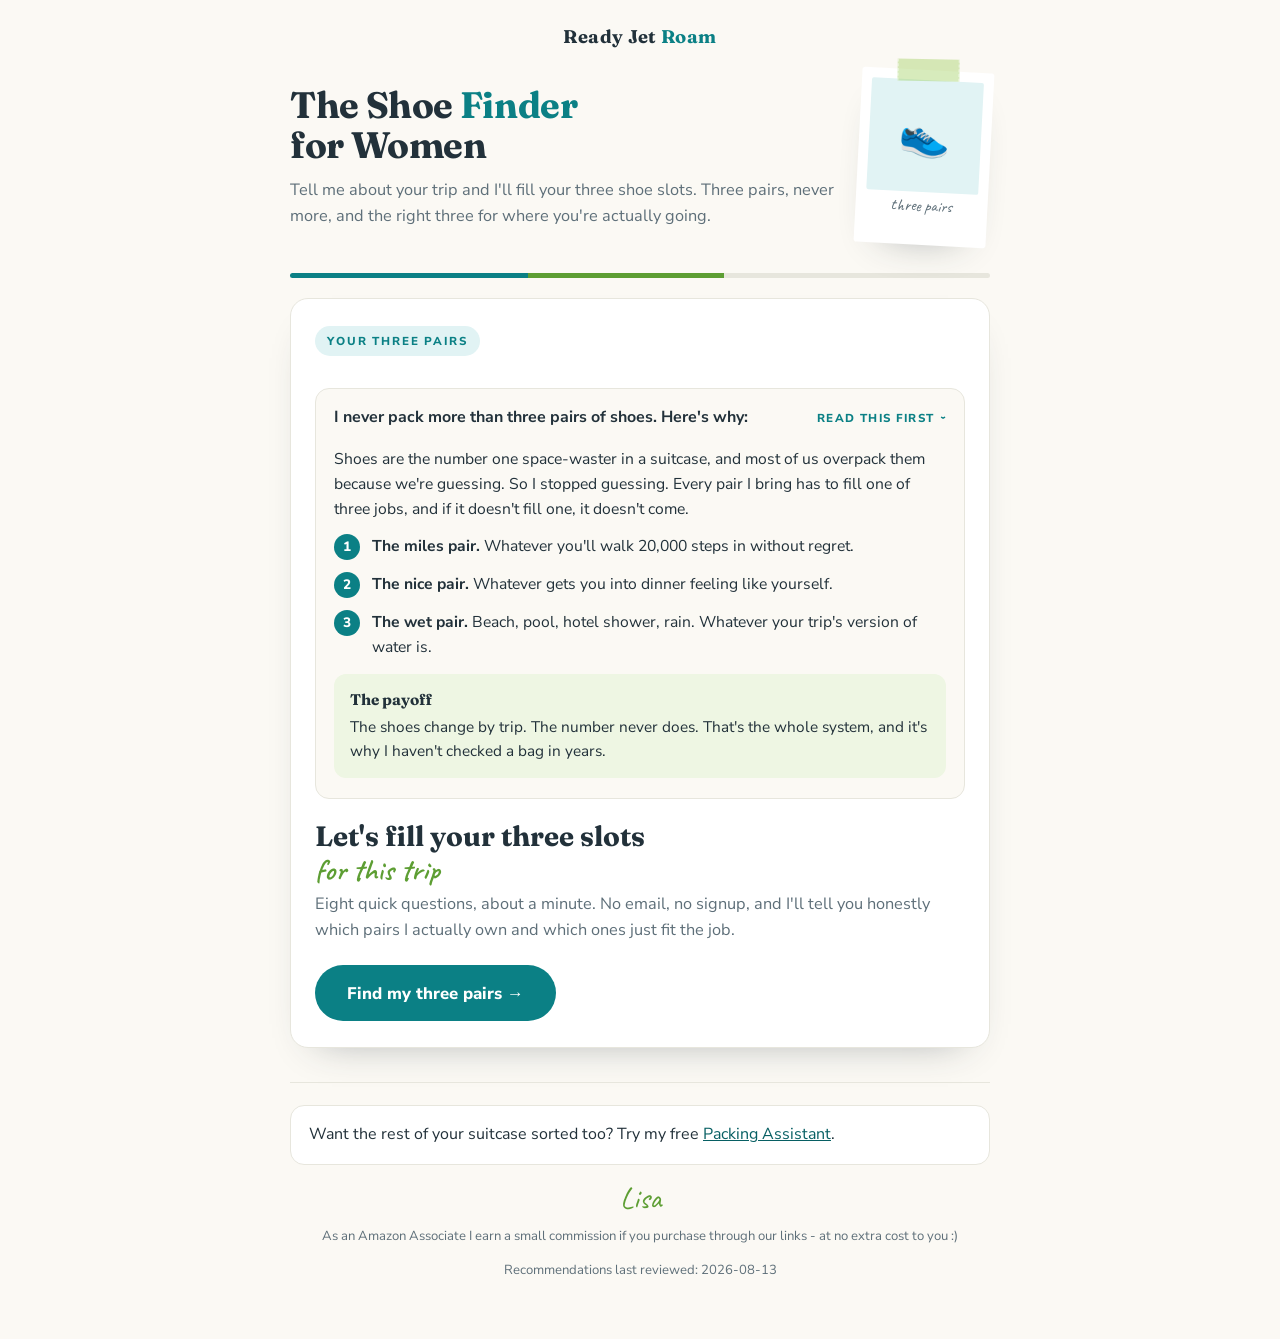
==== commit 31271ab4: "Use real brand colors and images in the Shoe Finder Palette now sampled from the Ready Jet Roam logo" ====
--- a/shoefinder/index.html
+++ b/shoefinder/index.html
@@ -13,21 +13,27 @@
 <style>
 /* =========================================================================
    BRAND TOKENS
-   [MATT: these are matched by eye to the Packing Assistant. If you paste me
-   the real values from packing-app.css I'll drop them straight in here.
-   Fonts below are the exact ones the Packing Assistant loads.]
+   Colors are sampled from the Ready Jet Roam logo. Fonts are the exact
+   three the Packing Assistant loads.
+   [MATT: change a value here and it updates everywhere in the tool.]
    ========================================================================= */
 :root{
-  --paper:      #fdf9f2;   /* warm page background */
+  /* Taken from the Ready Jet Roam logo: teal wordmark, green globe.
+     --teal-logo and --leaf-logo are the logo colors exactly. The darker
+     --teal and --leaf are those same colors nudged down so white text on
+     top of them stays readable. */
+  --paper:      #fbf9f4;   /* soft off-white page background */
   --card:       #ffffff;
-  --ink:        #23323a;   /* body text */
-  --ink-soft:   #5d6f78;   /* secondary text */
-  --teal:       #0f766e;   /* main accent */
-  --teal-dark:  #115e59;   /* hover / emphasis */
-  --teal-tint:  #e3f2ef;   /* pale teal fills */
-  --coral:      #e0785c;   /* script accents, highlights */
-  --coral-soft: #fbeae3;
-  --line:       #ece3d5;   /* borders */
+  --ink:        #22313a;   /* body text */
+  --ink-soft:   #5e6f79;   /* secondary text */
+  --teal-logo:  #12a5aa;   /* the teal in the wordmark */
+  --teal:       #0b8085;   /* buttons and accents */
+  --teal-dark:  #075f63;   /* hover / emphasis */
+  --teal-tint:  #e1f3f4;   /* pale teal fills */
+  --leaf-logo:  #8cc63f;   /* the light green in the globe */
+  --leaf:       #5d9e33;   /* script accents, highlights */
+  --leaf-soft:  #eef6e3;
+  --line:       #e7e6dd;   /* borders */
   --shadow:     0 18px 40px -28px rgba(35,50,58,.45);
   --font-head:  'Fraunces', Georgia, serif;
   --font-body:  'Nunito Sans', -apple-system, BlinkMacSystemFont, 'Segoe UI', Roboto, Arial, sans-serif;
@@ -72,13 +78,15 @@
 }
 .polaroid .tape{
   position:absolute;top:-11px;left:50%;transform:translateX(-50%) rotate(-2deg);
-  width:62px;height:22px;background:rgba(224,120,92,.28);
+  width:62px;height:22px;background:rgba(140,198,63,.35);
   border-left:1px dashed rgba(255,255,255,.6);border-right:1px dashed rgba(255,255,255,.6);
 }
 .polaroid .photo{
   width:112px;height:112px;background:var(--teal-tint);border-radius:2px;
-  display:flex;align-items:center;justify-content:center;font-size:2.6rem;
-}
+  display:flex;align-items:center;justify-content:center;font-size:2.6rem;overflow:hidden;
+}
+.polaroid .photo img{width:100%;height:100%;object-fit:cover;display:block}
+.brand-logo{display:block;width:200px;max-width:70vw;height:auto;margin:0 auto}
 .polaroid .caption{
   font-family:var(--font-script);font-size:1.05rem;color:var(--ink-soft);
   text-align:center;margin-top:6px;line-height:1;
@@ -86,7 +94,7 @@
 
 .band{
   height:5px;border-radius:99px;margin:22px 0 8px;
-  background:linear-gradient(90deg,var(--teal) 0%,var(--teal) 34%,var(--coral) 34%,var(--coral) 62%,var(--line) 62%);
+  background:linear-gradient(90deg,var(--teal) 0%,var(--teal) 34%,var(--leaf) 34%,var(--leaf) 62%,var(--line) 62%);
 }
 
 /* ---------- Panels ---------- */
@@ -105,7 +113,7 @@
 }
 h2.step .scr{
   display:block;font-family:var(--font-script);font-weight:600;
-  font-size:1.9rem;color:var(--coral);line-height:1;margin-top:2px;
+  font-size:1.9rem;color:var(--leaf);line-height:1;margin-top:2px;
 }
 p.lead{color:var(--ink-soft);font-size:1.02rem;margin-bottom:6px}
 
@@ -135,7 +143,7 @@
   font-weight:800;font-size:.85rem;display:flex;align-items:center;justify-content:center;
 }
 .payoff{
-  background:var(--coral-soft);border-radius:12px;padding:14px 16px;
+  background:var(--leaf-soft);border-radius:12px;padding:14px 16px;
   font-size:.96rem;margin-top:14px;
 }
 .payoff b{display:block;font-family:var(--font-head);margin-bottom:2px}
@@ -175,7 +183,7 @@
 }
 .cta:hover{background:var(--teal-dark)}
 .cta:active{transform:translateY(1px)}
-.cta:focus-visible{outline:3px solid var(--coral);outline-offset:2px}
+.cta:focus-visible{outline:3px solid var(--leaf);outline-offset:2px}
 .cta.ghost{
   background:none;color:var(--teal-dark);border:2px solid var(--line);font-weight:700;
 }
@@ -222,7 +230,7 @@
   display:inline-block;border-radius:99px;font-size:.76rem;font-weight:800;
   padding:5px 12px;margin-top:7px;line-height:1.35;
 }
-.badge{background:var(--coral);color:#fff}
+.badge{background:var(--leaf);color:#fff}
 .fits{background:var(--teal-tint);color:var(--teal-dark)}
 .buy{
   display:inline-block;background:var(--teal);color:#fff;text-decoration:none;
@@ -232,16 +240,16 @@
 .checked{font-size:.78rem;color:var(--ink-soft);margin-top:10px}
 
 .tip{
-  background:var(--coral-soft);border-radius:16px;padding:20px 22px;margin:24px 0;
+  background:var(--leaf-soft);border-radius:16px;padding:20px 22px;margin:24px 0;
 }
 .tip .lbl{
-  font-family:var(--font-script);font-size:1.5rem;color:var(--coral);
+  font-family:var(--font-script);font-size:1.5rem;color:var(--leaf);
   line-height:1;margin-bottom:10px;
 }
 .tip ul{list-style:none}
 .tip li{display:flex;gap:11px;margin-bottom:11px;font-size:.98rem}
 .tip li:last-child{margin-bottom:0}
-.tip li .dot{flex:0 0 8px;height:8px;border-radius:50%;background:var(--coral);margin-top:9px}
+.tip li .dot{flex:0 0 8px;height:8px;border-radius:50%;background:var(--leaf);margin-top:9px}
 
 .skip-box{
   border:2px dashed var(--line);border-radius:16px;padding:20px 22px;margin:24px 0;
@@ -255,7 +263,7 @@
   font-size:.9rem;color:var(--ink-soft);text-align:center;
 }
 footer a{color:var(--teal-dark)}
-.sig{font-family:var(--font-script);font-size:1.9rem;color:var(--coral);line-height:1;margin-bottom:8px}
+.sig{font-family:var(--font-script);font-size:1.9rem;color:var(--leaf);line-height:1;margin-bottom:8px}
 .foot-cta{
   background:var(--card);border:1px solid var(--line);border-radius:14px;
   padding:16px 18px;font-size:1rem;color:var(--ink);margin-bottom:18px;text-align:left;
@@ -291,7 +299,8 @@
 
   <header class="brand">
     <a class="brand-link" href="https://readyjetroam.com/" rel="home">
-      <span class="brand-wordmark">Ready Jet <span>Roam</span></span>
+      <img id="rjrLogo" class="brand-logo" alt="Ready Jet Roam" hidden>
+      <span class="brand-wordmark" id="rjrWordmark">Ready Jet <span>Roam</span></span>
     </a>
   </header>
 
@@ -300,9 +309,9 @@
       <h1>The Shoe <span class="pop">Finder</span><br>for Women</h1>
       <p class="tag">Tell me about your trip and I'll fill your three shoe slots. Three pairs, never more, and the right three for where you're actually going.</p>
     </div>
-    <div class="polaroid" aria-hidden="true">
-      <div class="tape"></div>
-      <div class="photo">👟</div>
+    <div class="polaroid">
+      <div class="tape" aria-hidden="true"></div>
+      <div class="photo"><img id="rjrPhoto" alt="Lisa, packing" hidden><span id="rjrPhotoFallback" aria-hidden="true">👟</span></div>
       <div class="caption">three pairs</div>
     </div>
   </div>
@@ -323,6 +332,15 @@
 
 /* Amazon affiliate tag. Every Amazon link gets this automatically. */
 const AMAZON_TAG = 'readyjetroa0d-20';
+
+/* =========================================================================
+   IMAGES
+   [MATT: swap these for any other uploaded image and the page picks it up.
+   Leave either one blank ('') and the tool falls back on its own: the logo
+   becomes a text wordmark, the photo becomes a shoe icon. Nothing breaks.]
+   ========================================================================= */
+const BRAND_LOGO_URL = 'https://readyjetroam.com/wp-content/uploads/2020/10/logo-transparent-no-extra-space-300x111.png';
+const HERO_PHOTO_URL = 'https://readyjetroam.com/wp-content/uploads/2026/07/readyjetroam-lisa-packing-app-square-scaled.jpeg';
 
 /* =========================================================================
    THE SHOE LIST - this is the only thing you should ever need to edit.
@@ -815,6 +833,25 @@
   }
 
   const SLOT_NAMES = { miles: 'The miles pair', nice: 'The nice pair', wet: 'The wet pair' };
+
+  /* Shows the logo and the hero photo if they're set. If either URL is blank
+     or fails to load, the fallback underneath it stays put. */
+  function setupImages(){
+    const logo = document.getElementById('rjrLogo');
+    const wordmark = document.getElementById('rjrWordmark');
+    if (BRAND_LOGO_URL){
+      logo.onload = function(){ logo.hidden = false; wordmark.hidden = true; };
+      logo.onerror = function(){ logo.remove(); };
+      logo.src = BRAND_LOGO_URL;
+    }
+    const photo = document.getElementById('rjrPhoto');
+    const photoFallback = document.getElementById('rjrPhotoFallback');
+    if (HERO_PHOTO_URL){
+      photo.onload = function(){ photo.hidden = false; photoFallback.hidden = true; };
+      photo.onerror = function(){ photo.remove(); };
+      photo.src = HERO_PHOTO_URL;
+    }
+  }
 
   function renderFooter(showMaintenance){
     let html = '';
@@ -974,6 +1011,7 @@
     else renderResults();
   }
 
+  setupImages();
   render();
 })(); }
 </script>
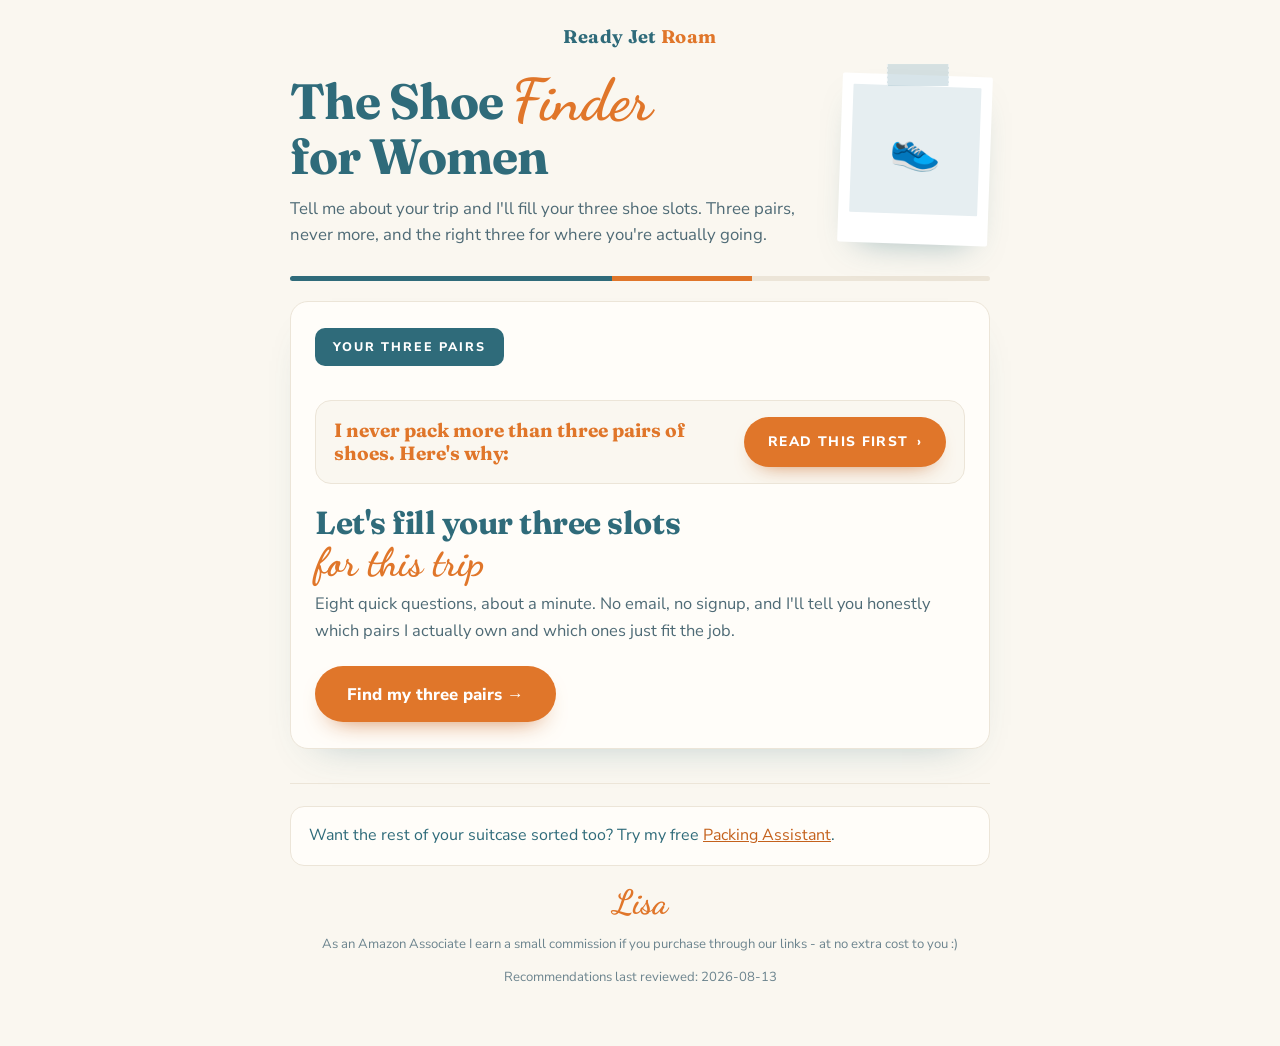
==== commit a860125d: "Match Shoe Finder UI to the live Packing Assistant page Palette corrected to the real one: deep petr" ====
--- a/shoefinder/index.html
+++ b/shoefinder/index.html
@@ -8,36 +8,32 @@
 
 <link rel="preconnect" href="https://fonts.googleapis.com">
 <link rel="preconnect" href="https://fonts.gstatic.com" crossorigin>
-<link rel="stylesheet" href="https://fonts.googleapis.com/css2?family=Fraunces:opsz,wght@9..144,400;9..144,500;9..144,600;9..144,700&family=Caveat:wght@500;600;700&family=Nunito+Sans:wght@400;600;700;800&display=swap">
+<link rel="stylesheet" href="https://fonts.googleapis.com/css2?family=Fraunces:opsz,wght@9..144,400;9..144,500;9..144,600;9..144,700&family=Dancing+Script:wght@600;700&family=Caveat:wght@500;600;700&family=Nunito+Sans:wght@400;600;700;800&display=swap">
 
 <style>
 /* =========================================================================
    BRAND TOKENS
-   Colors are sampled from the Ready Jet Roam logo. Fonts are the exact
-   three the Packing Assistant loads.
+   Colors and fonts matched to the live Packing Assistant page.
    [MATT: change a value here and it updates everywhere in the tool.]
    ========================================================================= */
 :root{
-  /* Taken from the Ready Jet Roam logo: teal wordmark, green globe.
-     --teal-logo and --leaf-logo are the logo colors exactly. The darker
-     --teal and --leaf are those same colors nudged down so white text on
-     top of them stays readable. */
-  --paper:      #fbf9f4;   /* soft off-white page background */
-  --card:       #ffffff;
-  --ink:        #22313a;   /* body text */
-  --ink-soft:   #5e6f79;   /* secondary text */
-  --teal-logo:  #12a5aa;   /* the teal in the wordmark */
-  --teal:       #0b8085;   /* buttons and accents */
-  --teal-dark:  #075f63;   /* hover / emphasis */
-  --teal-tint:  #e1f3f4;   /* pale teal fills */
-  --leaf-logo:  #8cc63f;   /* the light green in the globe */
-  --leaf:       #5d9e33;   /* script accents, highlights */
-  --leaf-soft:  #eef6e3;
-  --line:       #e7e6dd;   /* borders */
-  --shadow:     0 18px 40px -28px rgba(35,50,58,.45);
-  --font-head:  'Fraunces', Georgia, serif;
-  --font-body:  'Nunito Sans', -apple-system, BlinkMacSystemFont, 'Segoe UI', Roboto, Arial, sans-serif;
-  --font-script:'Caveat', cursive;
+  /* Matched to the Packing Assistant: deep petrol blue does the headings
+     and structure, orange does the accents and anything you click. */
+  --paper:       #faf7f0;   /* warm cream page background */
+  --card:        #fffdf9;
+  --ink:         #2f6b7a;   /* headings, the deep petrol blue */
+  --ink-dark:    #24525e;   /* darker press of the same blue */
+  --body:        #4f6b76;   /* body copy, softer than headings */
+  --ink-soft:    #6c848e;   /* secondary text */
+  --teal-tint:   #e6eef1;   /* pale blue fills */
+  --orange:      #e0762a;   /* accents, script words, buttons */
+  --orange-dark: #c4611c;   /* hover / pressed */
+  --orange-soft: #fdf0e4;   /* pale orange fills */
+  --line:        #ece5d8;   /* borders */
+  --shadow:      0 18px 40px -28px rgba(47,107,122,.42);
+  --font-head:   'Fraunces', Georgia, serif;
+  --font-body:   'Nunito Sans', -apple-system, BlinkMacSystemFont, 'Segoe UI', Roboto, Arial, sans-serif;
+  --font-script: 'Dancing Script', 'Caveat', cursive;
 }
 
 *{box-sizing:border-box;margin:0;padding:0}
@@ -45,14 +41,14 @@
 body{
   font-family:var(--font-body);
   background:var(--paper);
-  color:var(--ink);
+  color:var(--body);
   font-size:18px;
   line-height:1.6;
   padding:0 16px 48px;
 }
 .wrap{max-width:700px;margin:0 auto}
 .skip-link{position:absolute;left:-9999px}
-.skip-link:focus{position:static;display:inline-block;padding:10px;background:var(--teal);color:#fff}
+.skip-link:focus{position:static;display:inline-block;padding:10px;background:var(--ink);color:#fff}
 
 /* ---------- Brand + hero ---------- */
 .brand{text-align:center;padding:22px 0 4px}
@@ -61,40 +57,43 @@
   font-family:var(--font-head);font-weight:700;font-size:1.15rem;
   letter-spacing:.02em;color:var(--ink);
 }
-.brand-wordmark span{color:var(--teal)}
+.brand-wordmark span{color:var(--orange)}
 
 .hero{display:flex;align-items:center;gap:20px;padding:14px 0 6px}
 .hero-text{flex:1;min-width:0}
 .hero h1{
-  font-family:var(--font-head);font-weight:700;font-size:2.3rem;
-  line-height:1.08;letter-spacing:-.01em;color:var(--ink);
-}
-.hero h1 .pop{color:var(--teal)}
-.hero .tag{margin-top:12px;color:var(--ink-soft);font-size:1.02rem}
+  font-family:var(--font-head);font-weight:700;
+  font-size:clamp(2.1rem,7.2vw,3.1rem);
+  line-height:1.04;letter-spacing:-.02em;color:var(--ink);
+}
+/* The script word sits inline in the headline, the way "Assistant" does. */
+.hero h1 .pop{
+  font-family:var(--font-script);font-weight:700;font-style:normal;
+  font-size:1.18em;color:var(--orange);letter-spacing:0;
+  padding-right:.06em;
+}
+.hero .tag{margin-top:14px;color:var(--body);font-size:1.05rem;line-height:1.55}
 
 .polaroid{
-  flex:0 0 132px;position:relative;background:#fff;padding:10px 10px 30px;
-  border-radius:3px;box-shadow:var(--shadow);transform:rotate(3deg);
+  flex:0 0 150px;position:relative;background:#fff;padding:11px 11px 30px;
+  border-radius:2px;box-shadow:0 16px 34px -20px rgba(47,107,122,.5);
+  transform:rotate(2deg);
 }
 .polaroid .tape{
   position:absolute;top:-11px;left:50%;transform:translateX(-50%) rotate(-2deg);
-  width:62px;height:22px;background:rgba(140,198,63,.35);
+  width:62px;height:22px;background:rgba(160,190,203,.42);
   border-left:1px dashed rgba(255,255,255,.6);border-right:1px dashed rgba(255,255,255,.6);
 }
 .polaroid .photo{
-  width:112px;height:112px;background:var(--teal-tint);border-radius:2px;
+  width:128px;height:128px;background:var(--teal-tint);border-radius:1px;
   display:flex;align-items:center;justify-content:center;font-size:2.6rem;overflow:hidden;
 }
 .polaroid .photo img{width:100%;height:100%;object-fit:cover;display:block}
 .brand-logo{display:block;width:200px;max-width:70vw;height:auto;margin:0 auto}
-.polaroid .caption{
-  font-family:var(--font-script);font-size:1.05rem;color:var(--ink-soft);
-  text-align:center;margin-top:6px;line-height:1;
-}
 
 .band{
   height:5px;border-radius:99px;margin:22px 0 8px;
-  background:linear-gradient(90deg,var(--teal) 0%,var(--teal) 34%,var(--leaf) 34%,var(--leaf) 62%,var(--line) 62%);
+  background:linear-gradient(90deg,var(--ink) 0%,var(--ink) 46%,var(--orange) 46%,var(--orange) 66%,var(--line) 66%);
 }
 
 /* ---------- Panels ---------- */
@@ -103,23 +102,25 @@
   padding:26px 24px;margin-top:20px;box-shadow:var(--shadow);
 }
 .kicker{
-  display:inline-block;font-size:.72rem;font-weight:800;letter-spacing:.16em;
-  text-transform:uppercase;color:var(--teal);
-  background:var(--teal-tint);padding:6px 12px;border-radius:99px;margin-bottom:14px;
+  display:inline-block;font-size:.78rem;font-weight:800;letter-spacing:.16em;
+  text-transform:uppercase;color:#fff;
+  background:var(--ink);padding:9px 18px;border-radius:10px;margin-bottom:16px;
 }
 h2.step{
-  font-family:var(--font-head);font-weight:700;font-size:1.75rem;line-height:1.14;
-  color:var(--ink);margin-bottom:6px;
+  font-family:var(--font-head);font-weight:700;
+  font-size:clamp(1.55rem,4.6vw,2rem);line-height:1.08;
+  letter-spacing:-.015em;color:var(--ink);margin-bottom:8px;
 }
 h2.step .scr{
-  display:block;font-family:var(--font-script);font-weight:600;
-  font-size:1.9rem;color:var(--leaf);line-height:1;margin-top:2px;
-}
-p.lead{color:var(--ink-soft);font-size:1.02rem;margin-bottom:6px}
+  display:block;font-family:var(--font-script);font-weight:700;
+  font-size:1.24em;color:var(--orange);line-height:1.05;
+  letter-spacing:0;margin-top:1px;
+}
+p.lead{color:var(--body);font-size:1.03rem;margin-bottom:6px}
 
 /* ---------- The system explainer ---------- */
 details.sys{
-  border:1px solid var(--line);border-radius:14px;background:var(--paper);
+  border:1px solid var(--line);border-radius:16px;background:var(--paper);
   margin:18px 0 6px;overflow:hidden;
 }
 details.sys summary{
@@ -127,23 +128,29 @@
   align-items:center;justify-content:space-between;gap:12px;flex-wrap:wrap;
 }
 details.sys summary::-webkit-details-marker{display:none}
-.sys-label{font-weight:700;font-size:1rem;color:var(--ink)}
+.sys-label{
+  font-family:var(--font-head);font-weight:700;font-size:1.2rem;
+  line-height:1.2;color:var(--orange);flex:1 1 260px;
+}
 .sys-cta{
-  font-size:.72rem;font-weight:800;letter-spacing:.12em;text-transform:uppercase;
-  color:var(--teal);white-space:nowrap;
-}
-.sys-cta .chev{display:inline-block;margin-left:6px;transition:transform .2s}
+  display:inline-block;background:var(--orange);color:#fff;
+  font-size:.86rem;font-weight:800;letter-spacing:.1em;text-transform:uppercase;
+  padding:14px 24px;border-radius:99px;white-space:nowrap;
+  box-shadow:0 10px 22px -14px rgba(196,97,28,.9);
+}
+details.sys summary:hover .sys-cta{background:var(--orange-dark)}
+.sys-cta .chev{display:inline-block;margin-left:8px;transition:transform .2s}
 details.sys[open] .sys-cta .chev{transform:rotate(90deg)}
 details.sys .body{padding:0 18px 20px}
 details.sys .body p{margin-bottom:12px;font-size:.98rem}
 ul.sysrules{list-style:none;margin-top:6px}
 ul.sysrules li{display:flex;gap:12px;margin-bottom:12px;font-size:.98rem}
 ul.sysrules .num{
-  flex:0 0 26px;height:26px;border-radius:50%;background:var(--teal);color:#fff;
+  flex:0 0 26px;height:26px;border-radius:50%;background:var(--ink);color:#fff;
   font-weight:800;font-size:.85rem;display:flex;align-items:center;justify-content:center;
 }
 .payoff{
-  background:var(--leaf-soft);border-radius:12px;padding:14px 16px;
+  background:var(--orange-soft);border-radius:12px;padding:14px 16px;
   font-size:.96rem;margin-top:14px;
 }
 .payoff b{display:block;font-family:var(--font-head);margin-bottom:2px}
@@ -151,7 +158,7 @@
 /* ---------- Progress ---------- */
 .progwrap{margin-bottom:18px}
 .progbar{height:10px;background:var(--teal-tint);border-radius:99px;overflow:hidden}
-.progfill{height:100%;background:var(--teal);border-radius:99px;transition:width .35s ease}
+.progfill{height:100%;background:var(--orange);border-radius:99px;transition:width .35s ease}
 .progtxt{
   display:flex;justify-content:space-between;font-size:.85rem;
   color:var(--ink-soft);font-weight:700;margin-top:8px;
@@ -167,27 +174,29 @@
 .opt{
   display:block;width:100%;text-align:left;cursor:pointer;font-family:var(--font-body);
   background:var(--paper);border:2px solid var(--line);border-radius:14px;
-  padding:15px 17px;font-size:1.02rem;font-weight:700;color:var(--ink);
+  padding:15px 17px;font-size:1.02rem;font-weight:700;color:var(--ink-dark);
   min-height:58px;transition:border-color .15s,background .15s,transform .08s;
 }
 .opt .sub{display:block;font-size:.88rem;font-weight:400;color:var(--ink-soft);margin-top:3px}
-.opt:hover{border-color:var(--teal);background:var(--teal-tint)}
+.opt:hover{border-color:var(--ink);background:var(--teal-tint)}
 .opt:active{transform:translateY(1px)}
-.opt:focus-visible{outline:3px solid var(--teal);outline-offset:2px}
+.opt:focus-visible{outline:3px solid var(--orange);outline-offset:2px}
 
 .cta-row{display:flex;flex-wrap:wrap;gap:12px;align-items:center;margin-top:22px}
 .cta{
   cursor:pointer;border:none;border-radius:99px;font-family:var(--font-body);
-  background:var(--teal);color:#fff;font-size:1.05rem;font-weight:800;
+  background:var(--orange);color:#fff;font-size:1.05rem;font-weight:800;
   padding:16px 32px;min-height:56px;transition:background .15s,transform .08s;
-}
-.cta:hover{background:var(--teal-dark)}
+  box-shadow:0 12px 26px -16px rgba(196,97,28,.95);
+}
+.cta:hover{background:var(--orange-dark)}
 .cta:active{transform:translateY(1px)}
-.cta:focus-visible{outline:3px solid var(--leaf);outline-offset:2px}
+.cta:focus-visible{outline:3px solid var(--ink);outline-offset:2px}
 .cta.ghost{
-  background:none;color:var(--teal-dark);border:2px solid var(--line);font-weight:700;
-}
-.cta.ghost:hover{background:var(--teal-tint);border-color:var(--teal)}
+  background:none;color:var(--ink);border:2px solid var(--line);font-weight:700;
+  box-shadow:none;
+}
+.cta.ghost:hover{background:var(--teal-tint);border-color:var(--ink)}
 .cta.sm{font-size:.92rem;padding:11px 18px;min-height:46px}
 .toptools{display:flex;gap:10px;flex-wrap:wrap;margin-bottom:16px}
 
@@ -204,7 +213,7 @@
   display:flex;align-items:center;gap:10px;margin-bottom:8px;
 }
 .slot .num{
-  flex:0 0 30px;height:30px;border-radius:50%;background:var(--teal);color:#fff;
+  flex:0 0 30px;height:30px;border-radius:50%;background:var(--ink);color:#fff;
   font-weight:800;font-size:.95rem;display:flex;align-items:center;justify-content:center;
 }
 .slot h3{font-family:var(--font-head);font-weight:700;font-size:1.3rem;color:var(--ink)}
@@ -230,31 +239,32 @@
   display:inline-block;border-radius:99px;font-size:.76rem;font-weight:800;
   padding:5px 12px;margin-top:7px;line-height:1.35;
 }
-.badge{background:var(--leaf);color:#fff}
-.fits{background:var(--teal-tint);color:var(--teal-dark)}
+.badge{background:var(--orange);color:#fff}
+.fits{background:var(--teal-tint);color:var(--ink-dark)}
 .buy{
-  display:inline-block;background:var(--teal);color:#fff;text-decoration:none;
+  display:inline-block;background:var(--orange);color:#fff;text-decoration:none;
   border-radius:99px;font-weight:800;font-size:.95rem;padding:13px 24px;min-height:48px;
-}
-.buy:hover{background:var(--teal-dark)}
+  box-shadow:0 10px 22px -14px rgba(196,97,28,.9);
+}
+.buy:hover{background:var(--orange-dark)}
 .checked{font-size:.78rem;color:var(--ink-soft);margin-top:10px}
 
 .tip{
-  background:var(--leaf-soft);border-radius:16px;padding:20px 22px;margin:24px 0;
+  background:var(--orange-soft);border-radius:16px;padding:20px 22px;margin:24px 0;
 }
 .tip .lbl{
-  font-family:var(--font-script);font-size:1.5rem;color:var(--leaf);
-  line-height:1;margin-bottom:10px;
+  font-family:var(--font-script);font-weight:700;font-size:1.75rem;color:var(--orange);
+  line-height:1.1;margin-bottom:10px;
 }
 .tip ul{list-style:none}
 .tip li{display:flex;gap:11px;margin-bottom:11px;font-size:.98rem}
 .tip li:last-child{margin-bottom:0}
-.tip li .dot{flex:0 0 8px;height:8px;border-radius:50%;background:var(--leaf);margin-top:9px}
+.tip li .dot{flex:0 0 8px;height:8px;border-radius:50%;background:var(--orange);margin-top:9px}
 
 .skip-box{
   border:2px dashed var(--line);border-radius:16px;padding:20px 22px;margin:24px 0;
 }
-.skip-box h4{font-family:var(--font-head);font-size:1.15rem;margin-bottom:10px;color:var(--ink)}
+.skip-box h4{font-family:var(--font-head);font-weight:700;font-size:1.15rem;margin-bottom:10px;color:var(--ink)}
 .skip-box p{font-size:.97rem;color:var(--ink-soft)}
 
 /* ---------- Footer ---------- */
@@ -262,8 +272,8 @@
   margin-top:34px;padding-top:22px;border-top:1px solid var(--line);
   font-size:.9rem;color:var(--ink-soft);text-align:center;
 }
-footer a{color:var(--teal-dark)}
-.sig{font-family:var(--font-script);font-size:1.9rem;color:var(--leaf);line-height:1;margin-bottom:8px}
+footer a{color:var(--orange-dark)}
+.sig{font-family:var(--font-script);font-weight:700;font-size:2.1rem;color:var(--orange);line-height:1.1;margin-bottom:8px}
 .foot-cta{
   background:var(--card);border:1px solid var(--line);border-radius:14px;
   padding:16px 18px;font-size:1rem;color:var(--ink);margin-bottom:18px;text-align:left;
@@ -284,8 +294,8 @@
   body{font-size:17px}
   .hero{gap:14px}
   .hero h1{font-size:1.85rem}
-  .polaroid{flex-basis:104px;padding:8px 8px 24px}
-  .polaroid .photo{width:88px;height:88px;font-size:2rem}
+  .polaroid{flex-basis:112px;padding:8px 8px 22px}
+  .polaroid .photo{width:96px;height:96px;font-size:2rem}
   .panel{padding:22px 18px}
   h2.step{font-size:1.5rem}
   h2.step .scr{font-size:1.65rem}
@@ -312,7 +322,6 @@
     <div class="polaroid">
       <div class="tape" aria-hidden="true"></div>
       <div class="photo"><img id="rjrPhoto" alt="Lisa, packing" hidden><span id="rjrPhotoFallback" aria-hidden="true">👟</span></div>
-      <div class="caption">three pairs</div>
     </div>
   </div>
 
@@ -869,7 +878,7 @@
     app.innerHTML =
       '<div class="panel">' +
         '<span class="kicker">Your Three Pairs</span>' +
-        '<details class="sys" open>' +
+        '<details class="sys">' +
           '<summary>' +
             '<span class="sys-label">I never pack more than three pairs of shoes. Here\'s why:</span>' +
             '<span class="sys-cta">READ THIS FIRST<span class="chev">&rsaquo;</span></span>' +
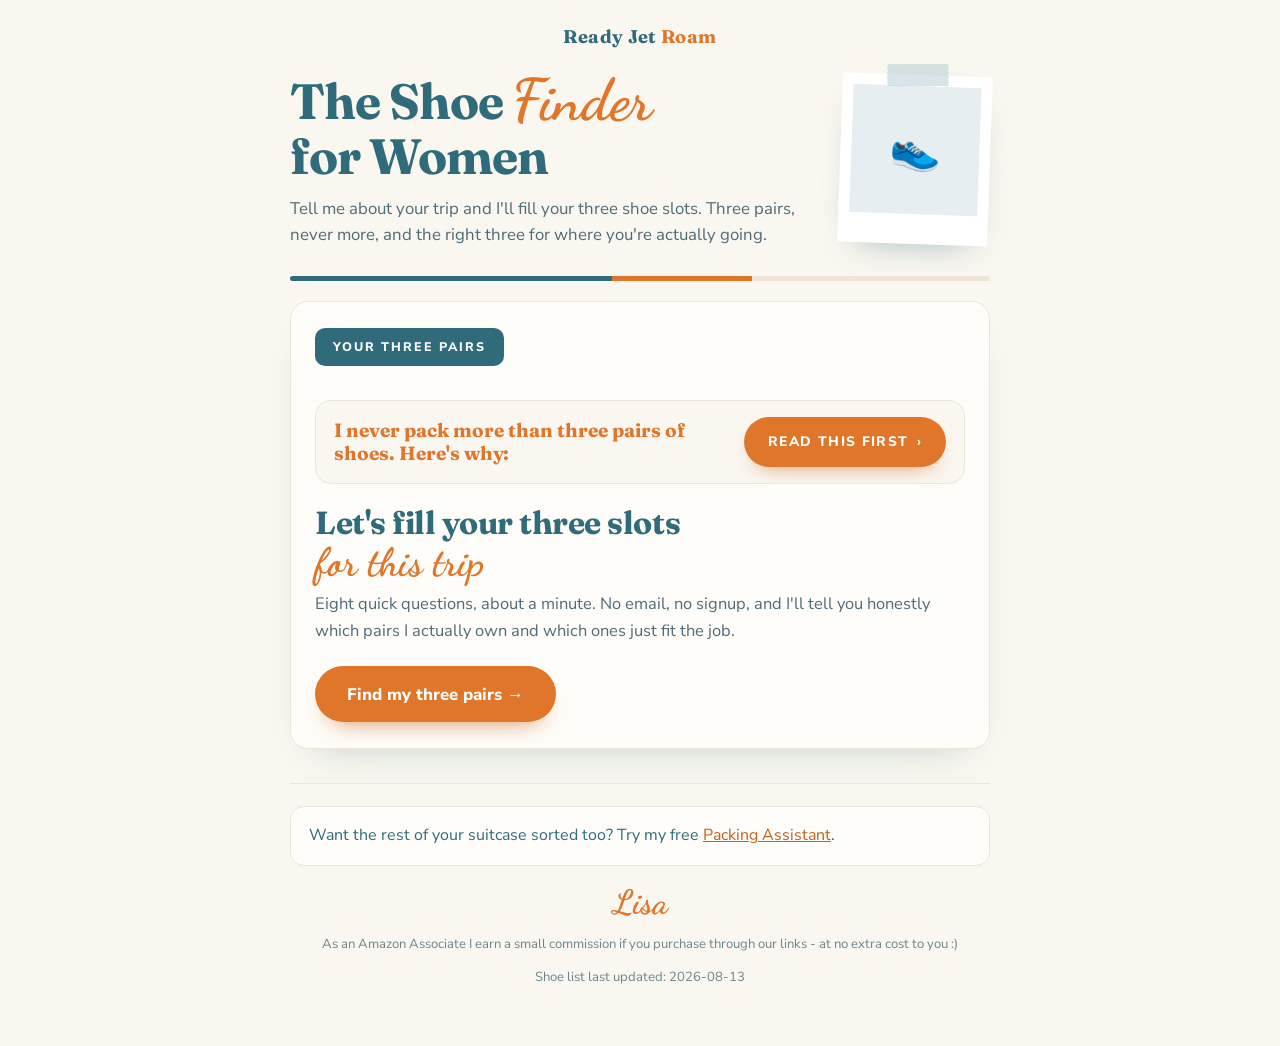
==== commit 6d701f94: "Make every Shoe Finder buy link earn, and stop claiming unchecked dates Blanks all lastVerified date" ====
--- a/shoefinder/index.html
+++ b/shoefinder/index.html
@@ -343,6 +343,17 @@
 const AMAZON_TAG = 'readyjetroa0d-20';
 
 /* =========================================================================
+   INTERIM AFFILIATE DESTINATIONS
+   These are your existing Ready Jet Roam affiliate links. A shoe only falls
+   back to one of these while its own amazonUrl is still a placeholder, and
+   the button label changes to match so it never pretends to be a direct
+   product link. Paste a real product URL into a shoe and that shoe stops
+   using these automatically.
+   ========================================================================= */
+const AFFILIATE_SHOES_LIST = 'https://amzn.to/49GVekQ';                  /* your Amazon shoes list */
+const AFFILIATE_STOREFRONT = 'https://www.amazon.com/shop/readyjetroam'; /* your Amazon storefront */
+
+/* =========================================================================
    IMAGES
    [MATT: swap these for any other uploaded image and the page picks it up.
    Leave either one blank ('') and the tool falls back on its own: the logo
@@ -365,14 +376,16 @@
    gender       "women's" or 'unisex'
    waterproof   true ONLY if genuinely waterproof, not water resistant
    amazonUrl    real product link, or the placeholder '[AMAZON LINK - MATT]'
-                (until it's filled the tool builds a tagged Amazon search
-                link, so no button is ever dead)
+                (until it's filled, the button goes to your Amazon shoe list
+                instead and relabels itself, so it still earns)
    imageUrl     product photo URL, or '' for a neat polaroid placeholder
    emoji        shown in the placeholder photo
    oneLineWhy   one sentence, shown on the results card
    lisaVerified true ONLY for pairs we personally use. Never fake this.
    verifiedBy   who actually uses it: 'Lisa', 'Matt', or "Lisa's mom"
-   lastVerified date you last checked the link and the pick
+   lastVerified date YOU last opened the link and confirmed the shoe is still
+                sold. Leave '' until that's actually happened: while it's
+                blank the card shows no date rather than claiming one.
    notes        anything future-you needs to remember
    ========================================================================= */
 const SHOES = [
@@ -388,7 +401,7 @@
     amazonUrl: '[AMAZON LINK - MATT]',
     imageUrl: '', emoji: '👟',
     oneLineWhy: "A white leather sneaker that walks all day and still looks right with a dress at dinner.",
-    lisaVerified: true, verifiedBy: 'Lisa', lastVerified: '2026-08-13',
+    lisaVerified: true, verifiedBy: 'Lisa', lastVerified: '',
     notes: "Lisa's miles pair for cities."
   },
   {
@@ -401,7 +414,7 @@
     amazonUrl: '[ROTHYS AFFILIATE LINK - MATT]',  /* separate affiliate, NOT Amazon */
     imageUrl: '', emoji: '🥿',
     oneLineWhy: "Packs flat, goes with everything, and it's machine washable. Yes, the whole shoe.",
-    lisaVerified: true, verifiedBy: 'Lisa', lastVerified: '2026-08-13',
+    lisaVerified: true, verifiedBy: 'Lisa', lastVerified: '',
     notes: "Lisa's nice pair. Rothy's link is a separate affiliate, not Amazon."
   },
   {
@@ -414,7 +427,7 @@
     amazonUrl: '[AMAZON LINK - MATT]',
     imageUrl: '', emoji: '🩴',
     oneLineWhy: "Weighs nothing, dries instantly, and saves your feet from every questionable hotel shower floor.",
-    lisaVerified: true, verifiedBy: 'Lisa', lastVerified: '2026-08-13',
+    lisaVerified: true, verifiedBy: 'Lisa', lastVerified: '',
     notes: "Lisa's wet pair."
   },
   {
@@ -427,7 +440,7 @@
     amazonUrl: '[AMAZON LINK - MATT]',
     imageUrl: '', emoji: '👟',
     oneLineWhy: "Actually waterproof, not 'waterproof until it rains'. I wore these on the Camino de Santiago.",
-    lisaVerified: true, verifiedBy: 'Lisa', lastVerified: '2026-08-13',
+    lisaVerified: true, verifiedBy: 'Lisa', lastVerified: '',
     notes: "Lisa's wet-weather miles pair. Camino tested."
   },
   {
@@ -440,7 +453,7 @@
     amazonUrl: '[AMAZON LINK - MATT]',
     imageUrl: '', emoji: '👟',
     oneLineWhy: "Gore-Tex and marshmallow cushioning. Matt wore these on the Camino and never once complained about his feet.",
-    lisaVerified: true, verifiedBy: 'Matt', lastVerified: '2026-08-13',
+    lisaVerified: true, verifiedBy: 'Matt', lastVerified: '',
     notes: "Matt's wet-weather pair. Camino tested."
   },
   {
@@ -453,7 +466,7 @@
     amazonUrl: '[AMAZON LINK - MATT]',
     imageUrl: '', emoji: '👟',
     oneLineWhy: "Sensible, sturdy, and built for real miles. My mom swears by hers and she's rarely wrong.",
-    lisaVerified: true, verifiedBy: "Lisa's mom", lastVerified: '2026-08-13',
+    lisaVerified: true, verifiedBy: "Lisa's mom", lastVerified: '',
     notes: "Lisa's mom's pick."
   },
 
@@ -469,7 +482,7 @@
     amazonUrl: '[AMAZON LINK - MATT]',
     imageUrl: '', emoji: '👟',
     oneLineWhy: "Light, breathable, and slips on and off without a fight. A warm-weather walking favorite for good reason.",
-    lisaVerified: false, verifiedBy: '', lastVerified: '2026-08-13',
+    lisaVerified: false, verifiedBy: '', lastVerified: '',
     notes: 'Candidate. Well reviewed for warm-weather walking.'
   },
   {
@@ -481,7 +494,7 @@
     amazonUrl: '[AMAZON LINK - MATT]',
     imageUrl: '', emoji: '🏋️',
     oneLineWhy: "A classic cross trainer that handles the hotel gym and a full day of sightseeing without needing a second pair.",
-    lisaVerified: false, verifiedBy: '', lastVerified: '2026-08-13',
+    lisaVerified: false, verifiedBy: '', lastVerified: '',
     notes: 'Candidate. Gym pick.'
   },
   {
@@ -493,7 +506,7 @@
     amazonUrl: '[AMAZON LINK - MATT]',
     imageUrl: '', emoji: '🎾',
     oneLineWhy: "A proper court shoe for pickleball or tennis that's comfortable enough to sightsee in afterward.",
-    lisaVerified: false, verifiedBy: '', lastVerified: '2026-08-13',
+    lisaVerified: false, verifiedBy: '', lastVerified: '',
     notes: 'Candidate. Pickleball and tennis pick.'
   },
   {
@@ -505,7 +518,7 @@
     amazonUrl: '[AMAZON LINK - MATT]',
     imageUrl: '', emoji: '🏃',
     oneLineWhy: "One of the most loved neutral running shoes out there, and it doubles happily as an all-day walker.",
-    lisaVerified: false, verifiedBy: '', lastVerified: '2026-08-13',
+    lisaVerified: false, verifiedBy: '', lastVerified: '',
     notes: 'Candidate. Running pick.'
   },
   {
@@ -517,7 +530,7 @@
     amazonUrl: '[AMAZON LINK - MATT]',
     imageUrl: '', emoji: '🥾',
     oneLineWhy: "One of the best-reviewed hiking boots ever made. Grippy, waterproof, and kind to ankles on rough ground.",
-    lisaVerified: false, verifiedBy: '', lastVerified: '2026-08-13',
+    lisaVerified: false, verifiedBy: '', lastVerified: '',
     notes: 'Candidate. Trail pick for real hiking.'
   },
   {
@@ -529,7 +542,7 @@
     amazonUrl: '[AMAZON LINK - MATT]',
     imageUrl: '', emoji: '🥾',
     oneLineWhy: "Waterproof, warm, and grippy enough for slushy sidewalks, without looking like you're headed to the Arctic.",
-    lisaVerified: false, verifiedBy: '', lastVerified: '2026-08-13',
+    lisaVerified: false, verifiedBy: '', lastVerified: '',
     notes: 'Candidate. Winter slush and snow pick.'
   },
   {
@@ -541,7 +554,7 @@
     amazonUrl: '[AMAZON LINK - MATT]',
     imageUrl: '', emoji: '👢',
     oneLineWhy: "A dressy ankle boot that's actually waterproof, so a rainy walk to dinner doesn't wreck the evening.",
-    lisaVerified: false, verifiedBy: '', lastVerified: '2026-08-13',
+    lisaVerified: false, verifiedBy: '', lastVerified: '',
     notes: 'Candidate. Dressy pick for cold, wet cities.'
   },
   {
@@ -553,7 +566,7 @@
     amazonUrl: '[AMAZON LINK - MATT]',
     imageUrl: '', emoji: '👡',
     oneLineWhy: "A sandal with real arch support that still looks like you dressed up, not like you gave up.",
-    lisaVerified: false, verifiedBy: '', lastVerified: '2026-08-13',
+    lisaVerified: false, verifiedBy: '', lastVerified: '',
     notes: 'Candidate. Warm-weather dinner pick.'
   },
   {
@@ -565,7 +578,7 @@
     amazonUrl: '[AMAZON LINK - MATT]',
     imageUrl: '', emoji: '👠',
     oneLineWhy: "A low block heel from a comfort brand, for when the dinner really is that kind of dinner.",
-    lisaVerified: false, verifiedBy: '', lastVerified: '2026-08-13',
+    lisaVerified: false, verifiedBy: '', lastVerified: '',
     notes: 'Candidate. Dressier backup to the flat.'
   }
 ];
@@ -811,18 +824,31 @@
   return { ctx: ctx, slots: slots, tips: pickTips(ctx) };
 }
 
-/* Builds a working buy link. Real URLs pass through untouched; placeholders
-   fall back to a tagged Amazon search so no button is ever dead. */
+/* True once a real product URL has been pasted in for this shoe. */
+function hasRealLink(shoe){
+  return (shoe.amazonUrl || '').trim().indexOf('http') === 0;
+}
+function isRothys(shoe){
+  return (shoe.amazonUrl || '').indexOf('ROTHYS') !== -1 ||
+         (shoe.brand || '').toLowerCase().indexOf('rothy') !== -1;
+}
+
+/* Builds a working buy link. Real product URLs pass through untouched. Any
+   shoe still on a placeholder goes to one of your existing affiliate links,
+   so every button earns and none of them are dead. */
 function buyUrl(shoe){
   const url = (shoe.amazonUrl || '').trim();
   if (url.indexOf('http') === 0) return url;
-  if (url.indexOf('ROTHYS') !== -1) return 'https://rothys.com/';
-  const q = encodeURIComponent(shoe.brand + ' ' + shoe.name + ' women');
-  return 'https://www.amazon.com/s?k=' + q + '&tag=' + AMAZON_TAG;
-}
+  // Rothy's isn't an Amazon brand, so it falls back to the storefront.
+  if (isRothys(shoe)) return AFFILIATE_STOREFRONT;
+  return AFFILIATE_SHOES_LIST;
+}
+
+/* The label always describes where the button actually goes. */
 function buyLabel(shoe){
-  if ((shoe.amazonUrl || '').indexOf('ROTHYS') !== -1) return "See it at Rothy's";
-  return 'See it on Amazon';
+  if (hasRealLink(shoe)) return isRothys(shoe) ? "See it at Rothy's" : 'See it on Amazon';
+  if (isRothys(shoe)) return 'Browse my Amazon storefront';
+  return 'Browse my Amazon shoe list';
 }
 
 /* =========================================================================
@@ -870,7 +896,7 @@
       html += '<p>Found a link that\'s out of stock or a pair I should know about? Hit reply on any newsletter or email <a href="mailto:lisa@readyjetroam.com">lisa@readyjetroam.com</a> - I keep this updated.</p>';
     }
     html += '<p class="disc">As an Amazon Associate I earn a small commission if you purchase through our links - at no extra cost to you :)</p>';
-    html += '<p class="disc">Recommendations last reviewed: ' + esc(DATA_LAST_REVIEWED) + '</p>';
+    html += '<p class="disc">Shoe list last updated: ' + esc(DATA_LAST_REVIEWED) + '</p>';
     foot.innerHTML = html;
   }
 
@@ -969,7 +995,9 @@
     }
     html += '<p class="why">' + esc(shoe.oneLineWhy) + '</p>';
     html += '<a class="buy" href="' + esc(buyUrl(shoe)) + '" target="_blank" rel="noopener sponsored">' + esc(buyLabel(shoe)) + '</a>';
-    html += '<div class="checked" title="The date I last checked this link and this pick">Link checked: ' + esc(shoe.lastVerified) + '</div>';
+    if (shoe.lastVerified){
+      html += '<div class="checked" title="The date I last checked this link and this pick">Link checked: ' + esc(shoe.lastVerified) + '</div>';
+    }
     html += '</div></div></div>';
     return html;
   }
